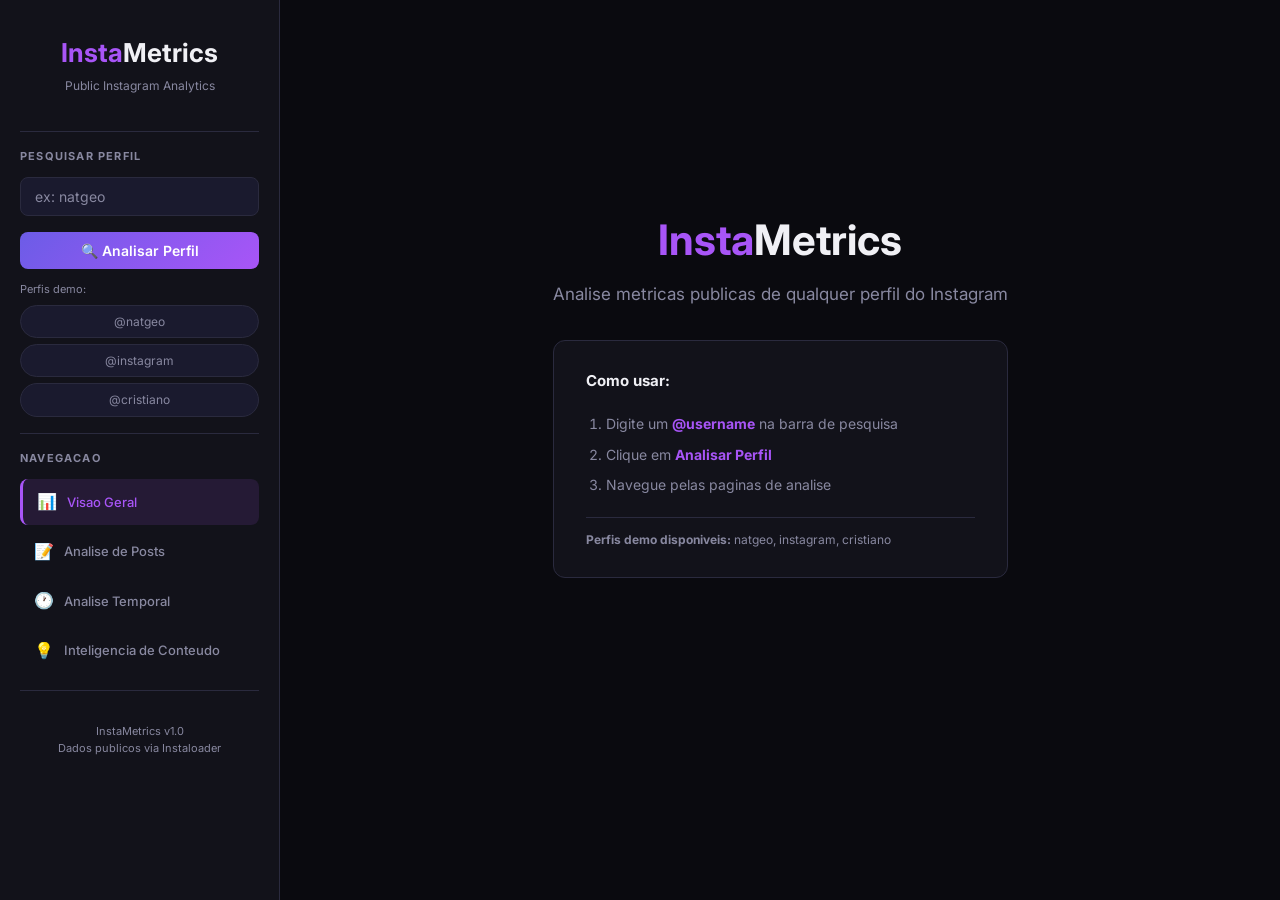
==== docs/index.html @ e2e03831 "feat: add static HTML/JS dashboard for GitHub Pages Versao estatica completa do InstaMetrics com Plo" ====
<!DOCTYPE html>
<html lang="pt-BR">
<head>
    <meta charset="UTF-8">
    <meta name="viewport" content="width=device-width, initial-scale=1.0">
    <title>InstaMetrics — Instagram Public Analytics</title>
    <meta name="description" content="Dashboard de analytics publico para perfis do Instagram. Analise metricas de engajamento, conteudo e padroes temporais.">
    <link rel="stylesheet" href="css/style.css">
    <script src="https://cdn.plot.ly/plotly-2.32.0.min.js"></script>
</head>
<body>

<!-- Mobile Toggle -->
<button class="mobile-toggle" id="mobile-toggle">☰</button>

<div class="app-container">

    <!-- ===== Sidebar ===== -->
    <aside class="sidebar">
        <div class="logo">
            <h1><span>Insta</span>Metrics</h1>
            <p>Public Instagram Analytics</p>
        </div>

        <div class="divider"></div>

        <div class="sidebar-section">
            <h3>Pesquisar Perfil</h3>
            <div class="search-group">
                <input type="text" class="search-input" id="search-input" placeholder="ex: natgeo">
            </div>
            <button class="btn-primary" id="btn-search" style="margin-top:8px;">🔍 Analisar Perfil</button>

            <div class="demo-profiles" style="margin-top:12px;">
                <span style="font-size:11px;color:#8888A0;">Perfis demo:</span>
                <div class="demo-chip" data-username="natgeo">@natgeo</div>
                <div class="demo-chip" data-username="instagram">@instagram</div>
                <div class="demo-chip" data-username="cristiano">@cristiano</div>
            </div>
        </div>

        <div class="divider"></div>

        <div class="sidebar-section">
            <h3>Navegacao</h3>
            <ul class="nav-list">
                <li class="nav-item active" data-page="overview">
                    <span class="nav-icon">📊</span> Visao Geral
                </li>
                <li class="nav-item" data-page="posts">
                    <span class="nav-icon">📝</span> Analise de Posts
                </li>
                <li class="nav-item" data-page="temporal">
                    <span class="nav-icon">🕐</span> Analise Temporal
                </li>
                <li class="nav-item" data-page="content">
                    <span class="nav-icon">💡</span> Inteligencia de Conteudo
                </li>
            </ul>
        </div>

        <div class="divider"></div>

        <div class="sidebar-footer">
            <p>InstaMetrics v1.0<br>Dados publicos via Instaloader</p>
        </div>
    </aside>

    <!-- ===== Main Content ===== -->
    <main class="main-content">

        <!-- Welcome Screen -->
        <div id="welcome" class="welcome">
            <div class="welcome-box">
                <h1><span>Insta</span>Metrics</h1>
                <p class="subtitle">Analise metricas publicas de qualquer perfil do Instagram</p>
                <div class="instructions">
                    <h3>Como usar:</h3>
                    <ol>
                        <li>Digite um <strong>@username</strong> na barra de pesquisa</li>
                        <li>Clique em <strong>Analisar Perfil</strong></li>
                        <li>Navegue pelas paginas de analise</li>
                    </ol>
                    <p class="hint"><strong>Perfis demo disponiveis:</strong> natgeo, instagram, cristiano</p>
                </div>
            </div>
        </div>

        <!-- Dashboard (hidden until profile loaded) -->
        <div id="dashboard" style="display:none;">

            <!-- Demo Banner -->
            <div class="demo-banner" id="demo-banner" style="display:none;">
                📋 Modo Demo — Exibindo dados de exemplo pre-carregados
            </div>

            <!-- PAGE: Overview -->
            <div id="page-overview" class="page active">
                <div class="profile-card" id="ov-profile"></div>
                <div class="kpi-grid" id="ov-kpis"></div>
                <div class="insight-grid" id="ov-insights"></div>
                <div class="chart-row">
                    <div class="chart-box"><div id="ov-chart-engagement"></div></div>
                    <div class="chart-box"><div id="ov-chart-top"></div></div>
                </div>
            </div>

            <!-- PAGE: Posts -->
            <div id="page-posts" class="page">
                <div class="section-header">Analise de Posts</div>
                <div class="chart-row">
                    <div class="chart-box"><div id="ps-chart-dist"></div></div>
                    <div class="chart-box"><div id="ps-chart-pie"></div></div>
                </div>
                <div class="chart-full">
                    <div class="chart-box"><div id="ps-chart-type"></div></div>
                </div>
                <div class="section-header" style="margin-top:16px;">Top 10 Posts por Engagement</div>
                <div class="chart-box" id="ps-table"></div>
            </div>

            <!-- PAGE: Temporal -->
            <div id="page-temporal" class="page">
                <div class="section-header">Analise Temporal</div>
                <div class="insight-grid insight-grid-3" id="tp-insights"></div>
                <div class="chart-full">
                    <div class="chart-box"><div id="tp-chart-heatmap"></div></div>
                </div>
                <div class="chart-row">
                    <div class="chart-box"><div id="tp-chart-day"></div></div>
                    <div class="chart-box"><div id="tp-chart-hour"></div></div>
                </div>
                <div class="chart-full">
                    <div class="chart-box"><div id="tp-chart-freq"></div></div>
                </div>
            </div>

            <!-- PAGE: Content -->
            <div id="page-content" class="page">
                <div class="section-header">Inteligencia de Conteudo</div>
                <div class="chart-full">
                    <div class="chart-box"><div id="ct-chart-caption"></div></div>
                </div>
                <div class="chart-row">
                    <div class="chart-box"><div id="ct-chart-hashtag"></div></div>
                    <div class="chart-box"><div id="ct-chart-type"></div></div>
                </div>
                <div class="section-header">Insights de Conteudo</div>
                <div class="chart-row" id="ct-insights"></div>
            </div>

        </div>

    </main>

</div>

<script src="js/data.js"></script>
<script src="js/charts.js"></script>
<script src="js/app.js"></script>

</body>
</html>
---- docs/css/style.css ----
/* ===== Design System Obsidian ===== */
@import url('https://fonts.googleapis.com/css2?family=Inter:wght@400;500;600;700&family=JetBrains+Mono:wght@400;500;600&display=swap');

:root {
    --bg-primary: #0A0A0F;
    --bg-secondary: #12121A;
    --bg-tertiary: #1A1A2E;
    --text-primary: #F0F0F5;
    --text-secondary: #8888A0;
    --accent-primary: #6C5CE7;
    --accent-secondary: #A855F7;
    --accent-gradient: linear-gradient(135deg, #6C5CE7, #A855F7);
    --success: #00D68F;
    --danger: #FF6B6B;
    --warning: #FDCB6E;
    --border: #2A2A3E;
    --radius-sm: 8px;
    --radius-md: 12px;
    --radius-lg: 16px;
}

* {
    margin: 0;
    padding: 0;
    box-sizing: border-box;
}

body {
    font-family: 'Inter', -apple-system, sans-serif;
    background: var(--bg-primary);
    color: var(--text-primary);
    line-height: 1.6;
    min-height: 100vh;
}

/* ===== Layout ===== */
.app-container {
    display: flex;
    min-height: 100vh;
}

.sidebar {
    width: 280px;
    background: var(--bg-secondary);
    border-right: 1px solid var(--border);
    padding: 24px 20px;
    position: fixed;
    top: 0;
    left: 0;
    bottom: 0;
    overflow-y: auto;
    z-index: 100;
    transition: transform 0.3s ease;
}

.main-content {
    flex: 1;
    margin-left: 280px;
    padding: 32px 40px;
    min-height: 100vh;
}

/* ===== Sidebar ===== */
.logo {
    text-align: center;
    padding: 8px 0 20px;
}

.logo h1 {
    font-size: 26px;
    font-weight: 700;
}

.logo h1 span {
    color: var(--accent-secondary);
}

.logo p {
    font-size: 12px;
    color: var(--text-secondary);
    margin-top: 2px;
}

.divider {
    height: 1px;
    background: var(--border);
    margin: 16px 0;
}

.sidebar-section h3 {
    font-size: 11px;
    text-transform: uppercase;
    letter-spacing: 1.2px;
    color: var(--text-secondary);
    margin-bottom: 12px;
}

/* Search */
.search-group {
    margin-bottom: 8px;
}

.search-input {
    width: 100%;
    padding: 10px 14px;
    background: var(--bg-tertiary);
    border: 1px solid var(--border);
    border-radius: var(--radius-sm);
    color: var(--text-primary);
    font-family: 'Inter', sans-serif;
    font-size: 14px;
    outline: none;
    transition: border-color 0.2s;
}

.search-input:focus {
    border-color: var(--accent-secondary);
}

.search-input::placeholder {
    color: var(--text-secondary);
}

.btn-primary {
    width: 100%;
    padding: 10px 16px;
    background: var(--accent-gradient);
    border: none;
    border-radius: var(--radius-sm);
    color: white;
    font-family: 'Inter', sans-serif;
    font-size: 14px;
    font-weight: 600;
    cursor: pointer;
    transition: opacity 0.2s, transform 0.1s;
}

.btn-primary:hover {
    opacity: 0.9;
}

.btn-primary:active {
    transform: scale(0.98);
}

/* Demo profiles */
.demo-profiles {
    display: flex;
    flex-direction: column;
    gap: 6px;
    margin-top: 8px;
}

.demo-chip {
    padding: 6px 12px;
    background: var(--bg-tertiary);
    border: 1px solid var(--border);
    border-radius: 20px;
    color: var(--text-secondary);
    font-size: 12px;
    cursor: pointer;
    transition: all 0.2s;
    text-align: center;
}

.demo-chip:hover {
    border-color: var(--accent-secondary);
    color: var(--accent-secondary);
}

/* Navigation */
.nav-list {
    list-style: none;
}

.nav-item {
    padding: 10px 14px;
    border-radius: var(--radius-sm);
    cursor: pointer;
    font-size: 13px;
    font-weight: 500;
    color: var(--text-secondary);
    transition: all 0.2s;
    margin-bottom: 4px;
    display: flex;
    align-items: center;
    gap: 10px;
}

.nav-item:hover {
    background: var(--bg-tertiary);
    color: var(--text-primary);
}

.nav-item.active {
    background: rgba(168, 85, 247, 0.12);
    color: var(--accent-secondary);
    border-left: 3px solid var(--accent-secondary);
}

.nav-icon {
    font-size: 16px;
    width: 20px;
    text-align: center;
}

/* ===== Welcome Screen ===== */
.welcome {
    display: flex;
    align-items: center;
    justify-content: center;
    min-height: 80vh;
    text-align: center;
}

.welcome-box {
    max-width: 520px;
}

.welcome h1 {
    font-size: 42px;
    font-weight: 700;
    margin-bottom: 8px;
}

.welcome h1 span {
    color: var(--accent-secondary);
}

.welcome .subtitle {
    color: var(--text-secondary);
    font-size: 17px;
    margin-bottom: 32px;
}

.instructions {
    background: var(--bg-secondary);
    border: 1px solid var(--border);
    border-radius: var(--radius-md);
    padding: 28px 32px;
    text-align: left;
}

.instructions h3 {
    font-size: 15px;
    margin-bottom: 16px;
    color: var(--text-primary);
}

.instructions ol {
    color: var(--text-secondary);
    font-size: 14px;
    line-height: 2.2;
    padding-left: 20px;
}

.instructions ol strong {
    color: var(--accent-secondary);
}

.instructions .hint {
    color: var(--text-secondary);
    font-size: 12px;
    margin-top: 16px;
    padding-top: 12px;
    border-top: 1px solid var(--border);
}

/* ===== Demo Banner ===== */
.demo-banner {
    background: linear-gradient(135deg, rgba(108,92,231,0.12), rgba(168,85,247,0.12));
    border: 1px solid rgba(168,85,247,0.25);
    border-radius: var(--radius-sm);
    padding: 10px 16px;
    font-size: 13px;
    color: var(--accent-secondary);
    text-align: center;
    margin-bottom: 24px;
}

/* ===== Profile Card ===== */
.profile-card {
    background: linear-gradient(145deg, #12121A, #1A1A2E);
    border: 1px solid var(--border);
    border-radius: var(--radius-lg);
    padding: 28px 32px;
    box-shadow: 0 4px 24px rgba(0,0,0,0.3);
    margin-bottom: 24px;
}

.profile-header {
    display: flex;
    align-items: center;
    gap: 24px;
}

.profile-avatar {
    width: 88px;
    height: 88px;
    border-radius: 50%;
    border: 3px solid var(--accent-secondary);
    display: flex;
    align-items: center;
    justify-content: center;
    font-size: 36px;
    font-weight: 700;
    color: white;
    flex-shrink: 0;
}

.profile-info .name {
    font-size: 22px;
    font-weight: 700;
}

.profile-info .username {
    font-size: 14px;
    color: var(--accent-secondary);
    margin-top: 2px;
}

.verified-badge {
    display: inline-block;
    background: var(--accent-secondary);
    color: white;
    font-size: 10px;
    padding: 2px 8px;
    border-radius: 12px;
    margin-left: 8px;
    vertical-align: middle;
}

.tier-badge {
    display: inline-block;
    font-size: 11px;
    font-weight: 600;
    padding: 3px 12px;
    border-radius: 20px;
    text-transform: uppercase;
    letter-spacing: 0.5px;
    margin-top: 8px;
}

.profile-bio {
    font-size: 13px;
    color: var(--text-secondary);
    line-height: 1.5;
    margin-top: 16px;
}

.stat-row {
    display: flex;
    gap: 40px;
    margin-top: 20px;
}

.stat-item {
    text-align: center;
}

.stat-value {
    font-family: 'JetBrains Mono', monospace;
    font-size: 20px;
    font-weight: 600;
    color: var(--text-primary);
}

.stat-label {
    font-size: 11px;
    color: var(--text-secondary);
    text-transform: uppercase;
    letter-spacing: 0.5px;
    margin-top: 2px;
}

/* ===== KPI Cards ===== */
.kpi-grid {
    display: grid;
    grid-template-columns: repeat(4, 1fr);
    gap: 16px;
    margin-bottom: 24px;
}

.kpi-card {
    background: linear-gradient(145deg, #12121A, #1A1A2E);
    border: 1px solid var(--border);
    border-radius: var(--radius-md);
    padding: 20px;
    text-align: center;
    transition: all 0.2s;
    box-shadow: 0 4px 20px rgba(0,0,0,0.25);
}

.kpi-card:hover {
    border-color: var(--accent-secondary);
    box-shadow: 0 4px 28px rgba(168,85,247,0.12);
}

.kpi-icon {
    font-size: 22px;
    margin-bottom: 8px;
}

.kpi-label {
    font-size: 11px;
    font-weight: 500;
    color: var(--text-secondary);
    text-transform: uppercase;
    letter-spacing: 1px;
    margin-bottom: 6px;
}

.kpi-value {
    font-family: 'JetBrains Mono', monospace;
    font-size: 28px;
    font-weight: 600;
    color: var(--text-primary);
}

/* ===== Insight Cards ===== */
.insight-grid {
    display: grid;
    grid-template-columns: repeat(4, 1fr);
    gap: 16px;
    margin-bottom: 24px;
}

.insight-grid-3 {
    grid-template-columns: repeat(3, 1fr);
}

.insight-card {
    background: var(--bg-secondary);
    border: 1px solid var(--border);
    border-radius: var(--radius-sm);
    padding: 16px 20px;
    text-align: center;
}

.insight-value {
    font-family: 'JetBrains Mono', monospace;
    font-size: 20px;
    font-weight: 600;
    color: var(--accent-secondary);
}

.insight-label {
    font-size: 11px;
    color: var(--text-secondary);
    margin-top: 4px;
}

.insight-sub {
    font-size: 11px;
    color: var(--text-secondary);
    margin-top: 6px;
}

/* ===== Section Header ===== */
.section-header {
    font-size: 17px;
    font-weight: 600;
    color: var(--text-primary);
    margin-bottom: 16px;
    padding-bottom: 8px;
    border-bottom: 1px solid var(--border);
}

/* ===== Chart Grid ===== */
.chart-row {
    display: grid;
    grid-template-columns: 1fr 1fr;
    gap: 24px;
    margin-bottom: 24px;
}

.chart-full {
    margin-bottom: 24px;
}

.chart-box {
    background: var(--bg-secondary);
    border: 1px solid var(--border);
    border-radius: var(--radius-md);
    padding: 20px;
    overflow: hidden;
}

/* ===== Post Table ===== */
.post-row {
    display: grid;
    grid-template-columns: 3fr 1fr 1fr 1fr 1fr;
    gap: 12px;
    padding: 14px 16px;
    border-bottom: 1px solid var(--border);
    align-items: center;
    font-size: 13px;
}

.post-row:hover {
    background: var(--bg-tertiary);
}

.post-row-header {
    font-weight: 600;
    color: var(--text-secondary);
    font-size: 11px;
    text-transform: uppercase;
    letter-spacing: 0.5px;
}

.post-row-header:hover {
    background: transparent;
}

.post-caption {
    color: var(--text-secondary);
    line-height: 1.4;
}

.post-caption .post-type {
    color: var(--accent-secondary);
    font-weight: 600;
}

.post-metric {
    font-family: 'JetBrains Mono', monospace;
    text-align: right;
    color: var(--text-primary);
}

/* ===== Page Hidden ===== */
.page {
    display: none;
}

.page.active {
    display: block;
}

/* ===== Loading ===== */
.loading {
    text-align: center;
    padding: 60px 0;
    color: var(--text-secondary);
}

.loading .spinner {
    width: 40px;
    height: 40px;
    border: 3px solid var(--border);
    border-top-color: var(--accent-secondary);
    border-radius: 50%;
    animation: spin 0.8s linear infinite;
    margin: 0 auto 16px;
}

@keyframes spin {
    to { transform: rotate(360deg); }
}

/* ===== Footer ===== */
.sidebar-footer {
    margin-top: auto;
    padding-top: 16px;
    text-align: center;
    font-size: 11px;
    color: var(--text-secondary);
}

/* ===== Mobile Toggle ===== */
.mobile-toggle {
    display: none;
    position: fixed;
    top: 12px;
    left: 12px;
    z-index: 200;
    background: var(--bg-secondary);
    border: 1px solid var(--border);
    border-radius: var(--radius-sm);
    color: var(--text-primary);
    padding: 8px 12px;
    font-size: 18px;
    cursor: pointer;
}

/* ===== Scrollbar ===== */
::-webkit-scrollbar { width: 6px; }
::-webkit-scrollbar-track { background: var(--bg-primary); }
::-webkit-scrollbar-thumb { background: var(--border); border-radius: 3px; }
::-webkit-scrollbar-thumb:hover { background: var(--accent-secondary); }

/* ===== Responsive ===== */
@media (max-width: 1024px) {
    .kpi-grid { grid-template-columns: repeat(2, 1fr); }
    .insight-grid { grid-template-columns: repeat(2, 1fr); }
    .chart-row { grid-template-columns: 1fr; }
}

@media (max-width: 768px) {
    .mobile-toggle { display: block; }
    .sidebar { transform: translateX(-100%); }
    .sidebar.open { transform: translateX(0); }
    .main-content { margin-left: 0; padding: 20px 16px; padding-top: 56px; }
    .stat-row { gap: 20px; }
    .post-row { grid-template-columns: 2fr 1fr 1fr; }
    .post-row > :nth-child(4),
    .post-row > :nth-child(5) { display: none; }
}
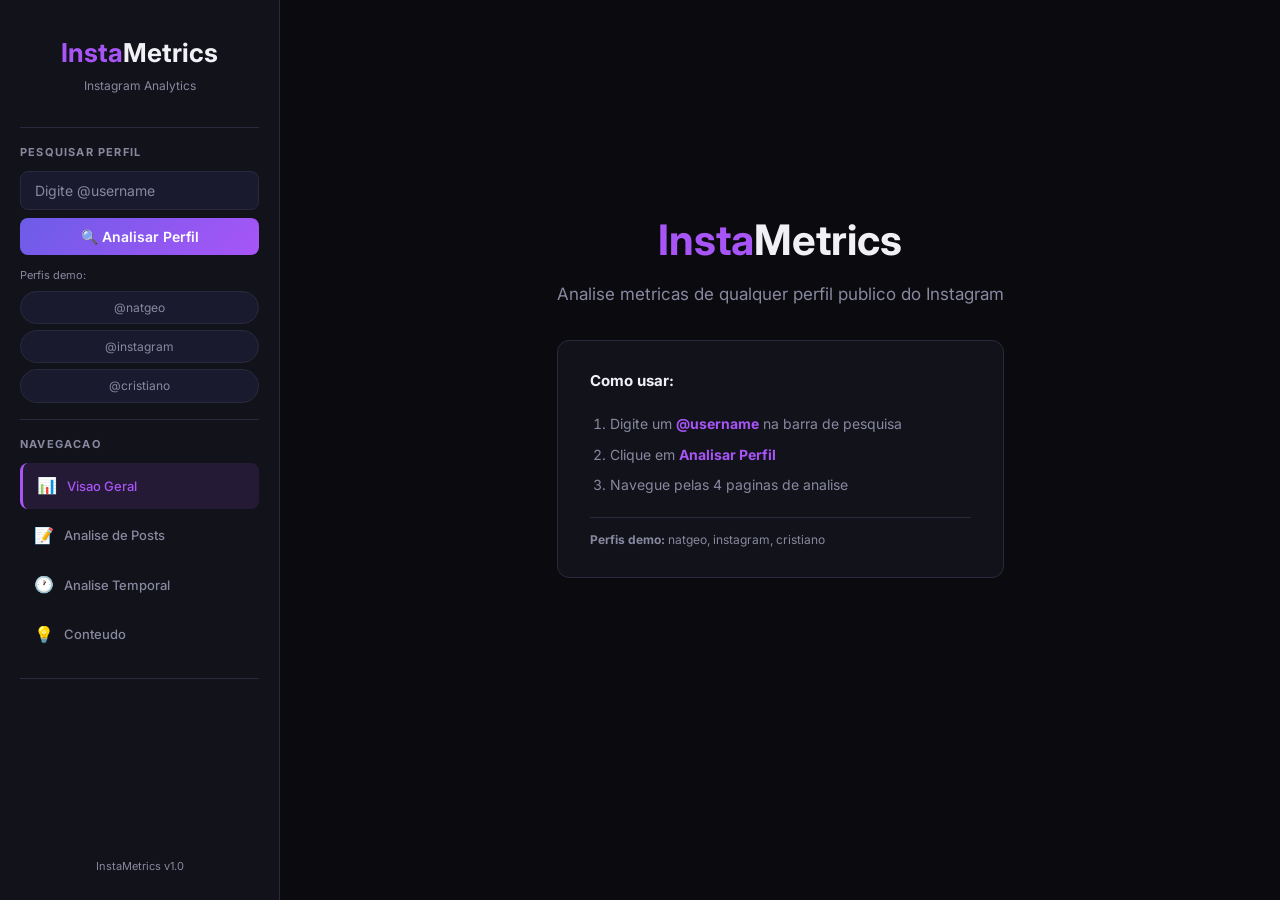
==== commit 0529b87e: "feat: rewrite dashboard with live Instagram data fetching App reescrito do zero com busca real de da" ====
--- a/docs/index.html
+++ b/docs/index.html
@@ -3,161 +3,94 @@
 <head>
     <meta charset="UTF-8">
     <meta name="viewport" content="width=device-width, initial-scale=1.0">
-    <title>InstaMetrics — Instagram Public Analytics</title>
-    <meta name="description" content="Dashboard de analytics publico para perfis do Instagram. Analise metricas de engajamento, conteudo e padroes temporais.">
+    <title>InstaMetrics - Instagram Analytics Dashboard</title>
+    <meta name="description" content="Analise metricas reais de qualquer perfil publico do Instagram.">
+    <link rel="preconnect" href="https://fonts.googleapis.com">
+    <link rel="preconnect" href="https://fonts.gstatic.com" crossorigin>
+    <link href="https://fonts.googleapis.com/css2?family=Inter:wght@400;500;600;700&family=JetBrains+Mono:wght@400;500;600&display=swap" rel="stylesheet">
     <link rel="stylesheet" href="css/style.css">
     <script src="https://cdn.plot.ly/plotly-2.32.0.min.js"></script>
 </head>
 <body>
-
-<!-- Mobile Toggle -->
 <button class="mobile-toggle" id="mobile-toggle">☰</button>
-
 <div class="app-container">
-
-    <!-- ===== Sidebar ===== -->
-    <aside class="sidebar">
-        <div class="logo">
-            <h1><span>Insta</span>Metrics</h1>
-            <p>Public Instagram Analytics</p>
-        </div>
-
+    <aside class="sidebar" id="sidebar">
+        <div class="logo"><h1><span>Insta</span>Metrics</h1><p>Instagram Analytics</p></div>
         <div class="divider"></div>
-
         <div class="sidebar-section">
             <h3>Pesquisar Perfil</h3>
-            <div class="search-group">
-                <input type="text" class="search-input" id="search-input" placeholder="ex: natgeo">
-            </div>
-            <button class="btn-primary" id="btn-search" style="margin-top:8px;">🔍 Analisar Perfil</button>
-
-            <div class="demo-profiles" style="margin-top:12px;">
-                <span style="font-size:11px;color:#8888A0;">Perfis demo:</span>
-                <div class="demo-chip" data-username="natgeo">@natgeo</div>
-                <div class="demo-chip" data-username="instagram">@instagram</div>
-                <div class="demo-chip" data-username="cristiano">@cristiano</div>
+            <input type="text" class="search-input" id="search-input" placeholder="Digite @username">
+            <button class="btn-primary" id="btn-search">🔍 Analisar Perfil</button>
+            <div class="demo-profiles">
+                <span class="demo-label">Perfis demo:</span>
+                <div class="demo-chip" data-u="natgeo">@natgeo</div>
+                <div class="demo-chip" data-u="instagram">@instagram</div>
+                <div class="demo-chip" data-u="cristiano">@cristiano</div>
             </div>
         </div>
-
         <div class="divider"></div>
-
         <div class="sidebar-section">
             <h3>Navegacao</h3>
             <ul class="nav-list">
-                <li class="nav-item active" data-page="overview">
-                    <span class="nav-icon">📊</span> Visao Geral
-                </li>
-                <li class="nav-item" data-page="posts">
-                    <span class="nav-icon">📝</span> Analise de Posts
-                </li>
-                <li class="nav-item" data-page="temporal">
-                    <span class="nav-icon">🕐</span> Analise Temporal
-                </li>
-                <li class="nav-item" data-page="content">
-                    <span class="nav-icon">💡</span> Inteligencia de Conteudo
-                </li>
+                <li class="nav-item active" data-page="overview"><span class="ni">📊</span> Visao Geral</li>
+                <li class="nav-item" data-page="posts"><span class="ni">📝</span> Analise de Posts</li>
+                <li class="nav-item" data-page="temporal"><span class="ni">🕐</span> Analise Temporal</li>
+                <li class="nav-item" data-page="content"><span class="ni">💡</span> Conteudo</li>
             </ul>
         </div>
-
         <div class="divider"></div>
-
-        <div class="sidebar-footer">
-            <p>InstaMetrics v1.0<br>Dados publicos via Instaloader</p>
-        </div>
+        <div class="sidebar-footer">InstaMetrics v1.0</div>
     </aside>
-
-    <!-- ===== Main Content ===== -->
     <main class="main-content">
-
-        <!-- Welcome Screen -->
+        <div id="banner" class="banner" style="display:none"></div>
+        <div id="loading" class="loading" style="display:none"><div class="spinner"></div><p>Buscando dados de <span id="loading-user"></span>...</p></div>
         <div id="welcome" class="welcome">
             <div class="welcome-box">
                 <h1><span>Insta</span>Metrics</h1>
-                <p class="subtitle">Analise metricas publicas de qualquer perfil do Instagram</p>
+                <p class="subtitle">Analise metricas de qualquer perfil publico do Instagram</p>
                 <div class="instructions">
                     <h3>Como usar:</h3>
                     <ol>
                         <li>Digite um <strong>@username</strong> na barra de pesquisa</li>
                         <li>Clique em <strong>Analisar Perfil</strong></li>
-                        <li>Navegue pelas paginas de analise</li>
+                        <li>Navegue pelas 4 paginas de analise</li>
                     </ol>
-                    <p class="hint"><strong>Perfis demo disponiveis:</strong> natgeo, instagram, cristiano</p>
+                    <p class="hint"><strong>Perfis demo:</strong> natgeo, instagram, cristiano</p>
                 </div>
             </div>
         </div>
-
-        <!-- Dashboard (hidden until profile loaded) -->
-        <div id="dashboard" style="display:none;">
-
-            <!-- Demo Banner -->
-            <div class="demo-banner" id="demo-banner" style="display:none;">
-                📋 Modo Demo — Exibindo dados de exemplo pre-carregados
-            </div>
-
-            <!-- PAGE: Overview -->
+        <div id="dashboard" style="display:none">
             <div id="page-overview" class="page active">
                 <div class="profile-card" id="ov-profile"></div>
                 <div class="kpi-grid" id="ov-kpis"></div>
                 <div class="insight-grid" id="ov-insights"></div>
-                <div class="chart-row">
-                    <div class="chart-box"><div id="ov-chart-engagement"></div></div>
-                    <div class="chart-box"><div id="ov-chart-top"></div></div>
-                </div>
+                <div class="chart-row"><div class="chart-box"><div id="ov-c1"></div></div><div class="chart-box"><div id="ov-c2"></div></div></div>
             </div>
-
-            <!-- PAGE: Posts -->
             <div id="page-posts" class="page">
                 <div class="section-header">Analise de Posts</div>
-                <div class="chart-row">
-                    <div class="chart-box"><div id="ps-chart-dist"></div></div>
-                    <div class="chart-box"><div id="ps-chart-pie"></div></div>
-                </div>
-                <div class="chart-full">
-                    <div class="chart-box"><div id="ps-chart-type"></div></div>
-                </div>
-                <div class="section-header" style="margin-top:16px;">Top 10 Posts por Engagement</div>
+                <div class="chart-row"><div class="chart-box"><div id="ps-c1"></div></div><div class="chart-box"><div id="ps-c2"></div></div></div>
+                <div class="chart-full chart-box"><div id="ps-c3"></div></div>
+                <div class="section-header">Top 10 Posts por Engagement</div>
                 <div class="chart-box" id="ps-table"></div>
             </div>
-
-            <!-- PAGE: Temporal -->
             <div id="page-temporal" class="page">
                 <div class="section-header">Analise Temporal</div>
                 <div class="insight-grid insight-grid-3" id="tp-insights"></div>
-                <div class="chart-full">
-                    <div class="chart-box"><div id="tp-chart-heatmap"></div></div>
-                </div>
-                <div class="chart-row">
-                    <div class="chart-box"><div id="tp-chart-day"></div></div>
-                    <div class="chart-box"><div id="tp-chart-hour"></div></div>
-                </div>
-                <div class="chart-full">
-                    <div class="chart-box"><div id="tp-chart-freq"></div></div>
-                </div>
+                <div class="chart-full chart-box"><div id="tp-c1"></div></div>
+                <div class="chart-row"><div class="chart-box"><div id="tp-c2"></div></div><div class="chart-box"><div id="tp-c3"></div></div></div>
+                <div class="chart-full chart-box"><div id="tp-c4"></div></div>
             </div>
-
-            <!-- PAGE: Content -->
             <div id="page-content" class="page">
                 <div class="section-header">Inteligencia de Conteudo</div>
-                <div class="chart-full">
-                    <div class="chart-box"><div id="ct-chart-caption"></div></div>
-                </div>
-                <div class="chart-row">
-                    <div class="chart-box"><div id="ct-chart-hashtag"></div></div>
-                    <div class="chart-box"><div id="ct-chart-type"></div></div>
-                </div>
-                <div class="section-header">Insights de Conteudo</div>
+                <div class="chart-full chart-box"><div id="ct-c1"></div></div>
+                <div class="chart-row"><div class="chart-box"><div id="ct-c2"></div></div><div class="chart-box"><div id="ct-c3"></div></div></div>
+                <div class="section-header">Insights</div>
                 <div class="chart-row" id="ct-insights"></div>
             </div>
-
         </div>
-
     </main>
-
 </div>
-
-<script src="js/data.js"></script>
 <script src="js/charts.js"></script>
 <script src="js/app.js"></script>
-
 </body>
 </html>
--- a/docs/css/style.css
+++ b/docs/css/style.css
@@ -1,609 +1,91 @@
-/* ===== Design System Obsidian ===== */
 @import url('https://fonts.googleapis.com/css2?family=Inter:wght@400;500;600;700&family=JetBrains+Mono:wght@400;500;600&display=swap');
-
-:root {
-    --bg-primary: #0A0A0F;
-    --bg-secondary: #12121A;
-    --bg-tertiary: #1A1A2E;
-    --text-primary: #F0F0F5;
-    --text-secondary: #8888A0;
-    --accent-primary: #6C5CE7;
-    --accent-secondary: #A855F7;
-    --accent-gradient: linear-gradient(135deg, #6C5CE7, #A855F7);
-    --success: #00D68F;
-    --danger: #FF6B6B;
-    --warning: #FDCB6E;
-    --border: #2A2A3E;
-    --radius-sm: 8px;
-    --radius-md: 12px;
-    --radius-lg: 16px;
-}
-
-* {
-    margin: 0;
-    padding: 0;
-    box-sizing: border-box;
-}
-
-body {
-    font-family: 'Inter', -apple-system, sans-serif;
-    background: var(--bg-primary);
-    color: var(--text-primary);
-    line-height: 1.6;
-    min-height: 100vh;
-}
-
-/* ===== Layout ===== */
-.app-container {
-    display: flex;
-    min-height: 100vh;
-}
-
-.sidebar {
-    width: 280px;
-    background: var(--bg-secondary);
-    border-right: 1px solid var(--border);
-    padding: 24px 20px;
-    position: fixed;
-    top: 0;
-    left: 0;
-    bottom: 0;
-    overflow-y: auto;
-    z-index: 100;
-    transition: transform 0.3s ease;
-}
-
-.main-content {
-    flex: 1;
-    margin-left: 280px;
-    padding: 32px 40px;
-    min-height: 100vh;
-}
-
-/* ===== Sidebar ===== */
-.logo {
-    text-align: center;
-    padding: 8px 0 20px;
-}
-
-.logo h1 {
-    font-size: 26px;
-    font-weight: 700;
-}
-
-.logo h1 span {
-    color: var(--accent-secondary);
-}
-
-.logo p {
-    font-size: 12px;
-    color: var(--text-secondary);
-    margin-top: 2px;
-}
-
-.divider {
-    height: 1px;
-    background: var(--border);
-    margin: 16px 0;
-}
-
-.sidebar-section h3 {
-    font-size: 11px;
-    text-transform: uppercase;
-    letter-spacing: 1.2px;
-    color: var(--text-secondary);
-    margin-bottom: 12px;
-}
-
-/* Search */
-.search-group {
-    margin-bottom: 8px;
-}
-
-.search-input {
-    width: 100%;
-    padding: 10px 14px;
-    background: var(--bg-tertiary);
-    border: 1px solid var(--border);
-    border-radius: var(--radius-sm);
-    color: var(--text-primary);
-    font-family: 'Inter', sans-serif;
-    font-size: 14px;
-    outline: none;
-    transition: border-color 0.2s;
-}
-
-.search-input:focus {
-    border-color: var(--accent-secondary);
-}
-
-.search-input::placeholder {
-    color: var(--text-secondary);
-}
-
-.btn-primary {
-    width: 100%;
-    padding: 10px 16px;
-    background: var(--accent-gradient);
-    border: none;
-    border-radius: var(--radius-sm);
-    color: white;
-    font-family: 'Inter', sans-serif;
-    font-size: 14px;
-    font-weight: 600;
-    cursor: pointer;
-    transition: opacity 0.2s, transform 0.1s;
-}
-
-.btn-primary:hover {
-    opacity: 0.9;
-}
-
-.btn-primary:active {
-    transform: scale(0.98);
-}
-
-/* Demo profiles */
-.demo-profiles {
-    display: flex;
-    flex-direction: column;
-    gap: 6px;
-    margin-top: 8px;
-}
-
-.demo-chip {
-    padding: 6px 12px;
-    background: var(--bg-tertiary);
-    border: 1px solid var(--border);
-    border-radius: 20px;
-    color: var(--text-secondary);
-    font-size: 12px;
-    cursor: pointer;
-    transition: all 0.2s;
-    text-align: center;
-}
-
-.demo-chip:hover {
-    border-color: var(--accent-secondary);
-    color: var(--accent-secondary);
-}
-
-/* Navigation */
-.nav-list {
-    list-style: none;
-}
-
-.nav-item {
-    padding: 10px 14px;
-    border-radius: var(--radius-sm);
-    cursor: pointer;
-    font-size: 13px;
-    font-weight: 500;
-    color: var(--text-secondary);
-    transition: all 0.2s;
-    margin-bottom: 4px;
-    display: flex;
-    align-items: center;
-    gap: 10px;
-}
-
-.nav-item:hover {
-    background: var(--bg-tertiary);
-    color: var(--text-primary);
-}
-
-.nav-item.active {
-    background: rgba(168, 85, 247, 0.12);
-    color: var(--accent-secondary);
-    border-left: 3px solid var(--accent-secondary);
-}
-
-.nav-icon {
-    font-size: 16px;
-    width: 20px;
-    text-align: center;
-}
-
-/* ===== Welcome Screen ===== */
-.welcome {
-    display: flex;
-    align-items: center;
-    justify-content: center;
-    min-height: 80vh;
-    text-align: center;
-}
-
-.welcome-box {
-    max-width: 520px;
-}
-
-.welcome h1 {
-    font-size: 42px;
-    font-weight: 700;
-    margin-bottom: 8px;
-}
-
-.welcome h1 span {
-    color: var(--accent-secondary);
-}
-
-.welcome .subtitle {
-    color: var(--text-secondary);
-    font-size: 17px;
-    margin-bottom: 32px;
-}
-
-.instructions {
-    background: var(--bg-secondary);
-    border: 1px solid var(--border);
-    border-radius: var(--radius-md);
-    padding: 28px 32px;
-    text-align: left;
-}
-
-.instructions h3 {
-    font-size: 15px;
-    margin-bottom: 16px;
-    color: var(--text-primary);
-}
-
-.instructions ol {
-    color: var(--text-secondary);
-    font-size: 14px;
-    line-height: 2.2;
-    padding-left: 20px;
-}
-
-.instructions ol strong {
-    color: var(--accent-secondary);
-}
-
-.instructions .hint {
-    color: var(--text-secondary);
-    font-size: 12px;
-    margin-top: 16px;
-    padding-top: 12px;
-    border-top: 1px solid var(--border);
-}
-
-/* ===== Demo Banner ===== */
-.demo-banner {
-    background: linear-gradient(135deg, rgba(108,92,231,0.12), rgba(168,85,247,0.12));
-    border: 1px solid rgba(168,85,247,0.25);
-    border-radius: var(--radius-sm);
-    padding: 10px 16px;
-    font-size: 13px;
-    color: var(--accent-secondary);
-    text-align: center;
-    margin-bottom: 24px;
-}
-
-/* ===== Profile Card ===== */
-.profile-card {
-    background: linear-gradient(145deg, #12121A, #1A1A2E);
-    border: 1px solid var(--border);
-    border-radius: var(--radius-lg);
-    padding: 28px 32px;
-    box-shadow: 0 4px 24px rgba(0,0,0,0.3);
-    margin-bottom: 24px;
-}
-
-.profile-header {
-    display: flex;
-    align-items: center;
-    gap: 24px;
-}
-
-.profile-avatar {
-    width: 88px;
-    height: 88px;
-    border-radius: 50%;
-    border: 3px solid var(--accent-secondary);
-    display: flex;
-    align-items: center;
-    justify-content: center;
-    font-size: 36px;
-    font-weight: 700;
-    color: white;
-    flex-shrink: 0;
-}
-
-.profile-info .name {
-    font-size: 22px;
-    font-weight: 700;
-}
-
-.profile-info .username {
-    font-size: 14px;
-    color: var(--accent-secondary);
-    margin-top: 2px;
-}
-
-.verified-badge {
-    display: inline-block;
-    background: var(--accent-secondary);
-    color: white;
-    font-size: 10px;
-    padding: 2px 8px;
-    border-radius: 12px;
-    margin-left: 8px;
-    vertical-align: middle;
-}
-
-.tier-badge {
-    display: inline-block;
-    font-size: 11px;
-    font-weight: 600;
-    padding: 3px 12px;
-    border-radius: 20px;
-    text-transform: uppercase;
-    letter-spacing: 0.5px;
-    margin-top: 8px;
-}
-
-.profile-bio {
-    font-size: 13px;
-    color: var(--text-secondary);
-    line-height: 1.5;
-    margin-top: 16px;
-}
-
-.stat-row {
-    display: flex;
-    gap: 40px;
-    margin-top: 20px;
-}
-
-.stat-item {
-    text-align: center;
-}
-
-.stat-value {
-    font-family: 'JetBrains Mono', monospace;
-    font-size: 20px;
-    font-weight: 600;
-    color: var(--text-primary);
-}
-
-.stat-label {
-    font-size: 11px;
-    color: var(--text-secondary);
-    text-transform: uppercase;
-    letter-spacing: 0.5px;
-    margin-top: 2px;
-}
-
-/* ===== KPI Cards ===== */
-.kpi-grid {
-    display: grid;
-    grid-template-columns: repeat(4, 1fr);
-    gap: 16px;
-    margin-bottom: 24px;
-}
-
-.kpi-card {
-    background: linear-gradient(145deg, #12121A, #1A1A2E);
-    border: 1px solid var(--border);
-    border-radius: var(--radius-md);
-    padding: 20px;
-    text-align: center;
-    transition: all 0.2s;
-    box-shadow: 0 4px 20px rgba(0,0,0,0.25);
-}
-
-.kpi-card:hover {
-    border-color: var(--accent-secondary);
-    box-shadow: 0 4px 28px rgba(168,85,247,0.12);
-}
-
-.kpi-icon {
-    font-size: 22px;
-    margin-bottom: 8px;
-}
-
-.kpi-label {
-    font-size: 11px;
-    font-weight: 500;
-    color: var(--text-secondary);
-    text-transform: uppercase;
-    letter-spacing: 1px;
-    margin-bottom: 6px;
-}
-
-.kpi-value {
-    font-family: 'JetBrains Mono', monospace;
-    font-size: 28px;
-    font-weight: 600;
-    color: var(--text-primary);
-}
-
-/* ===== Insight Cards ===== */
-.insight-grid {
-    display: grid;
-    grid-template-columns: repeat(4, 1fr);
-    gap: 16px;
-    margin-bottom: 24px;
-}
-
-.insight-grid-3 {
-    grid-template-columns: repeat(3, 1fr);
-}
-
-.insight-card {
-    background: var(--bg-secondary);
-    border: 1px solid var(--border);
-    border-radius: var(--radius-sm);
-    padding: 16px 20px;
-    text-align: center;
-}
-
-.insight-value {
-    font-family: 'JetBrains Mono', monospace;
-    font-size: 20px;
-    font-weight: 600;
-    color: var(--accent-secondary);
-}
-
-.insight-label {
-    font-size: 11px;
-    color: var(--text-secondary);
-    margin-top: 4px;
-}
-
-.insight-sub {
-    font-size: 11px;
-    color: var(--text-secondary);
-    margin-top: 6px;
-}
-
-/* ===== Section Header ===== */
-.section-header {
-    font-size: 17px;
-    font-weight: 600;
-    color: var(--text-primary);
-    margin-bottom: 16px;
-    padding-bottom: 8px;
-    border-bottom: 1px solid var(--border);
-}
-
-/* ===== Chart Grid ===== */
-.chart-row {
-    display: grid;
-    grid-template-columns: 1fr 1fr;
-    gap: 24px;
-    margin-bottom: 24px;
-}
-
-.chart-full {
-    margin-bottom: 24px;
-}
-
-.chart-box {
-    background: var(--bg-secondary);
-    border: 1px solid var(--border);
-    border-radius: var(--radius-md);
-    padding: 20px;
-    overflow: hidden;
-}
-
-/* ===== Post Table ===== */
-.post-row {
-    display: grid;
-    grid-template-columns: 3fr 1fr 1fr 1fr 1fr;
-    gap: 12px;
-    padding: 14px 16px;
-    border-bottom: 1px solid var(--border);
-    align-items: center;
-    font-size: 13px;
-}
-
-.post-row:hover {
-    background: var(--bg-tertiary);
-}
-
-.post-row-header {
-    font-weight: 600;
-    color: var(--text-secondary);
-    font-size: 11px;
-    text-transform: uppercase;
-    letter-spacing: 0.5px;
-}
-
-.post-row-header:hover {
-    background: transparent;
-}
-
-.post-caption {
-    color: var(--text-secondary);
-    line-height: 1.4;
-}
-
-.post-caption .post-type {
-    color: var(--accent-secondary);
-    font-weight: 600;
-}
-
-.post-metric {
-    font-family: 'JetBrains Mono', monospace;
-    text-align: right;
-    color: var(--text-primary);
-}
-
-/* ===== Page Hidden ===== */
-.page {
-    display: none;
-}
-
-.page.active {
-    display: block;
-}
-
-/* ===== Loading ===== */
-.loading {
-    text-align: center;
-    padding: 60px 0;
-    color: var(--text-secondary);
-}
-
-.loading .spinner {
-    width: 40px;
-    height: 40px;
-    border: 3px solid var(--border);
-    border-top-color: var(--accent-secondary);
-    border-radius: 50%;
-    animation: spin 0.8s linear infinite;
-    margin: 0 auto 16px;
-}
-
-@keyframes spin {
-    to { transform: rotate(360deg); }
-}
-
-/* ===== Footer ===== */
-.sidebar-footer {
-    margin-top: auto;
-    padding-top: 16px;
-    text-align: center;
-    font-size: 11px;
-    color: var(--text-secondary);
-}
-
-/* ===== Mobile Toggle ===== */
-.mobile-toggle {
-    display: none;
-    position: fixed;
-    top: 12px;
-    left: 12px;
-    z-index: 200;
-    background: var(--bg-secondary);
-    border: 1px solid var(--border);
-    border-radius: var(--radius-sm);
-    color: var(--text-primary);
-    padding: 8px 12px;
-    font-size: 18px;
-    cursor: pointer;
-}
-
-/* ===== Scrollbar ===== */
-::-webkit-scrollbar { width: 6px; }
-::-webkit-scrollbar-track { background: var(--bg-primary); }
-::-webkit-scrollbar-thumb { background: var(--border); border-radius: 3px; }
-::-webkit-scrollbar-thumb:hover { background: var(--accent-secondary); }
-
-/* ===== Responsive ===== */
-@media (max-width: 1024px) {
-    .kpi-grid { grid-template-columns: repeat(2, 1fr); }
-    .insight-grid { grid-template-columns: repeat(2, 1fr); }
-    .chart-row { grid-template-columns: 1fr; }
-}
-
-@media (max-width: 768px) {
-    .mobile-toggle { display: block; }
-    .sidebar { transform: translateX(-100%); }
-    .sidebar.open { transform: translateX(0); }
-    .main-content { margin-left: 0; padding: 20px 16px; padding-top: 56px; }
-    .stat-row { gap: 20px; }
-    .post-row { grid-template-columns: 2fr 1fr 1fr; }
-    .post-row > :nth-child(4),
-    .post-row > :nth-child(5) { display: none; }
-}
+:root{--bg-primary:#0A0A0F;--bg-secondary:#12121A;--bg-tertiary:#1A1A2E;--text-primary:#F0F0F5;--text-secondary:#8888A0;--accent-primary:#6C5CE7;--accent-secondary:#A855F7;--success:#00D68F;--danger:#FF6B6B;--warning:#FDCB6E;--border:#2A2A3E;--radius-sm:8px;--radius-md:12px;--radius-lg:16px}
+*{margin:0;padding:0;box-sizing:border-box}
+body{font-family:'Inter',sans-serif;background:var(--bg-primary);color:var(--text-primary);line-height:1.6;min-height:100vh}
+.app-container{display:flex;min-height:100vh}
+.sidebar{width:280px;background:var(--bg-secondary);border-right:1px solid var(--border);padding:24px 20px;position:fixed;top:0;left:0;bottom:0;overflow-y:auto;z-index:100;transition:transform .3s ease;display:flex;flex-direction:column}
+.main-content{flex:1;margin-left:280px;padding:32px 40px;min-height:100vh}
+.logo{text-align:center;padding:8px 0 16px}
+.logo h1{font-size:26px;font-weight:700}
+.logo h1 span{color:var(--accent-secondary)}
+.logo p{font-size:12px;color:var(--text-secondary);margin-top:2px}
+.divider{height:1px;background:var(--border);margin:16px 0}
+.sidebar-section h3{font-size:11px;text-transform:uppercase;letter-spacing:1.2px;color:var(--text-secondary);margin-bottom:10px}
+.search-input{width:100%;padding:10px 14px;background:var(--bg-tertiary);border:1px solid var(--border);border-radius:var(--radius-sm);color:var(--text-primary);font-family:'Inter',sans-serif;font-size:14px;outline:none;transition:border-color .2s}
+.search-input:focus{border-color:var(--accent-secondary)}
+.search-input::placeholder{color:var(--text-secondary)}
+.btn-primary{width:100%;padding:10px 16px;background:linear-gradient(135deg,#6C5CE7,#A855F7);border:none;border-radius:var(--radius-sm);color:#fff;font-family:'Inter',sans-serif;font-size:14px;font-weight:600;cursor:pointer;transition:opacity .2s,transform .1s;margin-top:8px}
+.btn-primary:hover{opacity:.9}
+.btn-primary:active{transform:scale(.98)}
+.demo-profiles{margin-top:12px;display:flex;flex-direction:column;gap:6px}
+.demo-label{font-size:11px;color:var(--text-secondary)}
+.demo-chip{padding:6px 12px;background:var(--bg-tertiary);border:1px solid var(--border);border-radius:20px;color:var(--text-secondary);font-size:12px;cursor:pointer;transition:all .2s;text-align:center}
+.demo-chip:hover{border-color:var(--accent-secondary);color:var(--accent-secondary)}
+.nav-list{list-style:none}
+.nav-item{padding:10px 14px;border-radius:var(--radius-sm);cursor:pointer;font-size:13px;font-weight:500;color:var(--text-secondary);transition:all .2s;margin-bottom:4px;display:flex;align-items:center;gap:10px}
+.nav-item:hover{background:var(--bg-tertiary);color:var(--text-primary)}
+.nav-item.active{background:rgba(168,85,247,.12);color:var(--accent-secondary);border-left:3px solid var(--accent-secondary)}
+.ni{font-size:16px;width:20px;text-align:center}
+.sidebar-footer{margin-top:auto;padding-top:16px;text-align:center;font-size:11px;color:var(--text-secondary)}
+.welcome{display:flex;align-items:center;justify-content:center;min-height:80vh;text-align:center}
+.welcome-box{max-width:520px}
+.welcome h1{font-size:42px;font-weight:700;margin-bottom:8px}
+.welcome h1 span{color:var(--accent-secondary)}
+.welcome .subtitle{color:var(--text-secondary);font-size:17px;margin-bottom:32px}
+.instructions{background:var(--bg-secondary);border:1px solid var(--border);border-radius:var(--radius-md);padding:28px 32px;text-align:left}
+.instructions h3{font-size:15px;margin-bottom:16px}
+.instructions ol{color:var(--text-secondary);font-size:14px;line-height:2.2;padding-left:20px}
+.instructions ol strong{color:var(--accent-secondary)}
+.instructions .hint{color:var(--text-secondary);font-size:12px;margin-top:16px;padding-top:12px;border-top:1px solid var(--border)}
+.banner{padding:10px 16px;border-radius:var(--radius-sm);font-size:13px;text-align:center;margin-bottom:20px}
+.banner.success{background:rgba(0,214,143,.1);border:1px solid rgba(0,214,143,.3);color:var(--success)}
+.banner.warning{background:rgba(253,203,110,.1);border:1px solid rgba(253,203,110,.3);color:var(--warning)}
+.banner.error{background:rgba(255,107,107,.1);border:1px solid rgba(255,107,107,.3);color:var(--danger)}
+.loading{text-align:center;padding:80px 0;color:var(--text-secondary)}
+.spinner{width:40px;height:40px;border:3px solid var(--border);border-top-color:var(--accent-secondary);border-radius:50%;animation:spin .8s linear infinite;margin:0 auto 16px}
+@keyframes spin{to{transform:rotate(360deg)}}
+.profile-card{background:linear-gradient(145deg,#12121A,#1A1A2E);border:1px solid var(--border);border-radius:var(--radius-lg);padding:28px 32px;box-shadow:0 4px 24px rgba(0,0,0,.3);margin-bottom:24px}
+.profile-header{display:flex;align-items:center;gap:24px}
+.profile-avatar{width:88px;height:88px;border-radius:50%;border:3px solid var(--accent-secondary);display:flex;align-items:center;justify-content:center;font-size:36px;font-weight:700;color:#fff;flex-shrink:0;overflow:hidden;background:var(--accent-primary)}
+.profile-avatar img{width:100%;height:100%;object-fit:cover}
+.profile-info .name{font-size:22px;font-weight:700}
+.profile-info .username{font-size:14px;color:var(--accent-secondary);margin-top:2px}
+.verified-badge{display:inline-block;background:var(--accent-secondary);color:#fff;font-size:10px;padding:2px 8px;border-radius:12px;margin-left:8px;vertical-align:middle}
+.tier-badge{display:inline-block;font-size:11px;font-weight:600;padding:3px 12px;border-radius:20px;text-transform:uppercase;letter-spacing:.5px;margin-top:8px}
+.profile-bio{font-size:13px;color:var(--text-secondary);line-height:1.5;margin-top:16px}
+.stat-row{display:flex;gap:40px;margin-top:20px}
+.stat-item{text-align:center}
+.stat-value{font-family:'JetBrains Mono',monospace;font-size:20px;font-weight:600}
+.stat-label{font-size:11px;color:var(--text-secondary);text-transform:uppercase;letter-spacing:.5px;margin-top:2px}
+.kpi-grid{display:grid;grid-template-columns:repeat(4,1fr);gap:16px;margin-bottom:24px}
+.kpi-card{background:linear-gradient(145deg,#12121A,#1A1A2E);border:1px solid var(--border);border-radius:var(--radius-md);padding:20px;text-align:center;transition:all .2s;box-shadow:0 4px 20px rgba(0,0,0,.25)}
+.kpi-card:hover{border-color:var(--accent-secondary);box-shadow:0 4px 28px rgba(168,85,247,.12)}
+.kpi-icon{font-size:22px;margin-bottom:8px}
+.kpi-label{font-size:11px;font-weight:500;color:var(--text-secondary);text-transform:uppercase;letter-spacing:1px;margin-bottom:6px}
+.kpi-value{font-family:'JetBrains Mono',monospace;font-size:28px;font-weight:600}
+.insight-grid{display:grid;grid-template-columns:repeat(4,1fr);gap:16px;margin-bottom:24px}
+.insight-grid-3{grid-template-columns:repeat(3,1fr)}
+.insight-card{background:var(--bg-secondary);border:1px solid var(--border);border-radius:var(--radius-sm);padding:16px 20px;text-align:center}
+.insight-value{font-family:'JetBrains Mono',monospace;font-size:20px;font-weight:600;color:var(--accent-secondary)}
+.insight-label{font-size:11px;color:var(--text-secondary);margin-top:4px}
+.insight-sub{font-size:11px;color:var(--text-secondary);margin-top:6px}
+.section-header{font-size:17px;font-weight:600;margin-bottom:16px;padding-bottom:8px;border-bottom:1px solid var(--border)}
+.chart-row{display:grid;grid-template-columns:1fr 1fr;gap:24px;margin-bottom:24px}
+.chart-full{margin-bottom:24px}
+.chart-box{background:var(--bg-secondary);border:1px solid var(--border);border-radius:var(--radius-md);padding:20px;overflow:hidden}
+.post-row{display:grid;grid-template-columns:3fr 1fr 1fr 1fr 1fr;gap:12px;padding:14px 16px;border-bottom:1px solid var(--border);align-items:center;font-size:13px}
+.post-row:hover{background:var(--bg-tertiary)}
+.post-row-header{font-weight:600;color:var(--text-secondary);font-size:11px;text-transform:uppercase;letter-spacing:.5px}
+.post-row-header:hover{background:transparent}
+.post-caption{color:var(--text-secondary);line-height:1.4}
+.post-type{color:var(--accent-secondary);font-weight:600}
+.post-metric{font-family:'JetBrains Mono',monospace;text-align:right}
+.page{display:none}
+.page.active{display:block}
+.mobile-toggle{display:none;position:fixed;top:12px;left:12px;z-index:200;background:var(--bg-secondary);border:1px solid var(--border);border-radius:var(--radius-sm);color:var(--text-primary);padding:8px 12px;font-size:18px;cursor:pointer}
+::-webkit-scrollbar{width:6px}
+::-webkit-scrollbar-track{background:var(--bg-primary)}
+::-webkit-scrollbar-thumb{background:var(--border);border-radius:3px}
+::-webkit-scrollbar-thumb:hover{background:var(--accent-secondary)}
+@media(max-width:1024px){.kpi-grid,.insight-grid{grid-template-columns:repeat(2,1fr)}.chart-row{grid-template-columns:1fr}}
+@media(max-width:768px){.mobile-toggle{display:block}.sidebar{transform:translateX(-100%)}.sidebar.open{transform:translateX(0)}.main-content{margin-left:0;padding:20px 16px;padding-top:56px}.stat-row{gap:20px}.post-row{grid-template-columns:2fr 1fr 1fr}.post-row>:nth-child(4),.post-row>:nth-child(5){display:none}}
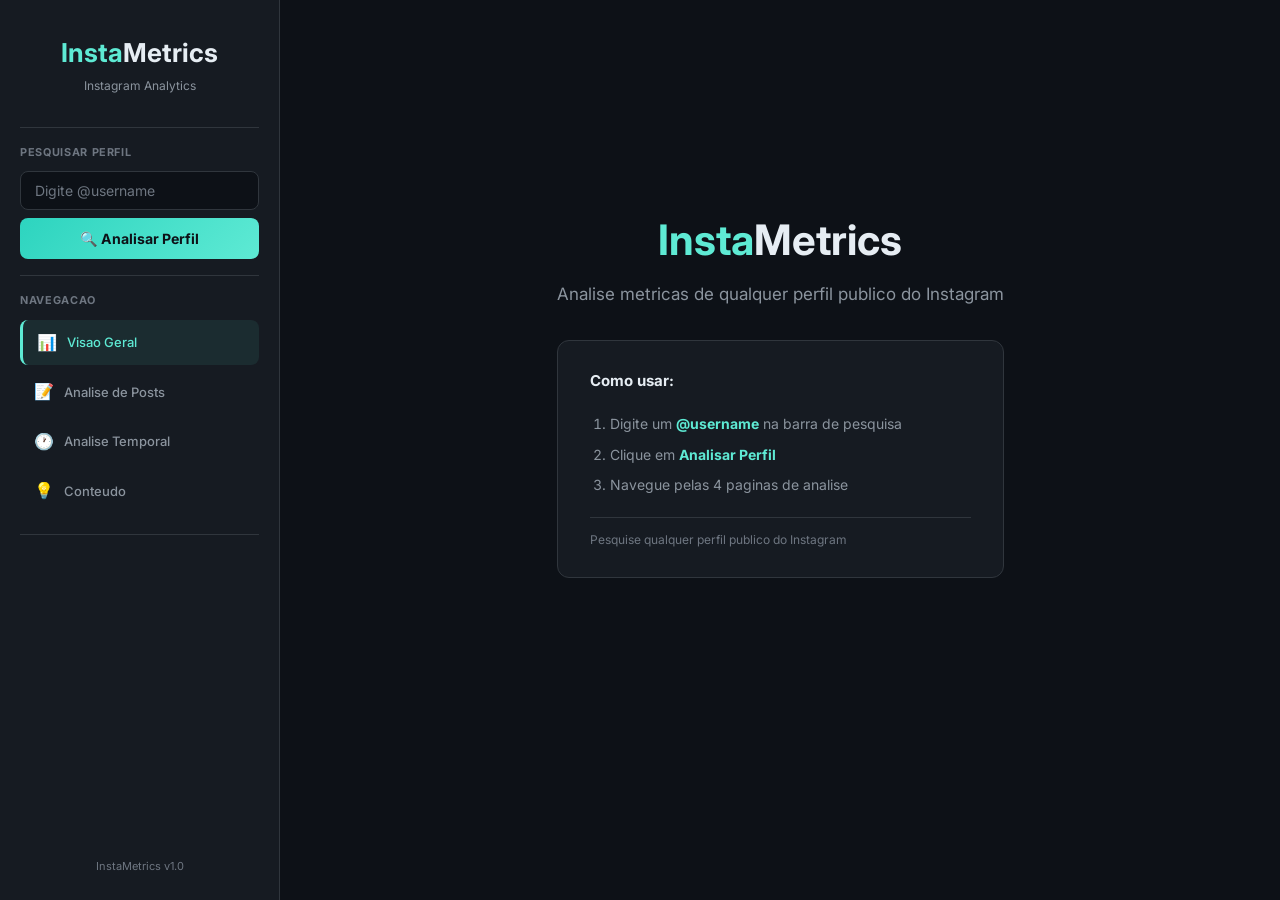
==== commit 31748df4: "feat: major UI refinement + remove demo/simulated data + sortable posts table - CSS polish matching " ====
--- a/docs/index.html
+++ b/docs/index.html
@@ -7,7 +7,7 @@
     <meta name="description" content="Analise metricas reais de qualquer perfil publico do Instagram.">
     <link rel="preconnect" href="https://fonts.googleapis.com">
     <link rel="preconnect" href="https://fonts.gstatic.com" crossorigin>
-    <link href="https://fonts.googleapis.com/css2?family=Inter:wght@400;500;600;700&family=JetBrains+Mono:wght@400;500;600&display=swap" rel="stylesheet">
+    <link href="https://fonts.googleapis.com/css2?family=Inter:wght@400;500;600;700;800&family=JetBrains+Mono:wght@400;500;600;700;800&display=swap" rel="stylesheet">
     <link rel="stylesheet" href="css/style.css">
     <script src="https://cdn.plot.ly/plotly-2.32.0.min.js"></script>
 </head>
@@ -21,12 +21,6 @@
             <h3>Pesquisar Perfil</h3>
             <input type="text" class="search-input" id="search-input" placeholder="Digite @username">
             <button class="btn-primary" id="btn-search">🔍 Analisar Perfil</button>
-            <div class="demo-profiles">
-                <span class="demo-label">Perfis demo:</span>
-                <div class="demo-chip" data-u="natgeo">@natgeo</div>
-                <div class="demo-chip" data-u="instagram">@instagram</div>
-                <div class="demo-chip" data-u="cristiano">@cristiano</div>
-            </div>
         </div>
         <div class="divider"></div>
         <div class="sidebar-section">
@@ -55,7 +49,7 @@
                         <li>Clique em <strong>Analisar Perfil</strong></li>
                         <li>Navegue pelas 4 paginas de analise</li>
                     </ol>
-                    <p class="hint"><strong>Perfis demo:</strong> natgeo, instagram, cristiano</p>
+                    <p class="hint">Pesquise qualquer perfil publico do Instagram</p>
                 </div>
             </div>
         </div>
@@ -70,12 +64,13 @@
                 <div class="section-header">Analise de Posts</div>
                 <div class="chart-row"><div class="chart-box"><div id="ps-c1"></div></div><div class="chart-box"><div id="ps-c2"></div></div></div>
                 <div class="chart-full chart-box"><div id="ps-c3"></div></div>
-                <div class="section-header">Top 10 Posts por Engagement</div>
+                <div class="section-header">Top Posts por Engagement</div>
                 <div class="chart-box" id="ps-table"></div>
             </div>
             <div id="page-temporal" class="page">
                 <div class="section-header">Analise Temporal</div>
-                <div class="insight-grid insight-grid-3" id="tp-insights"></div>
+                <div id="tp-best-time"></div>
+                <div class="insight-grid" id="tp-insights"></div>
                 <div class="chart-full chart-box"><div id="tp-c1"></div></div>
                 <div class="chart-row"><div class="chart-box"><div id="tp-c2"></div></div><div class="chart-box"><div id="tp-c3"></div></div></div>
                 <div class="chart-full chart-box"><div id="tp-c4"></div></div>
--- a/docs/css/style.css
+++ b/docs/css/style.css
@@ -1,91 +1,170 @@
-@import url('https://fonts.googleapis.com/css2?family=Inter:wght@400;500;600;700&family=JetBrains+Mono:wght@400;500;600&display=swap');
-:root{--bg-primary:#0A0A0F;--bg-secondary:#12121A;--bg-tertiary:#1A1A2E;--text-primary:#F0F0F5;--text-secondary:#8888A0;--accent-primary:#6C5CE7;--accent-secondary:#A855F7;--success:#00D68F;--danger:#FF6B6B;--warning:#FDCB6E;--border:#2A2A3E;--radius-sm:8px;--radius-md:12px;--radius-lg:16px}
+@import url('https://fonts.googleapis.com/css2?family=Inter:wght@400;500;600;700;800&family=JetBrains+Mono:wght@400;500;600;700;800&display=swap');
+:root{
+    --bg-page:#0d1117;--bg-card:#161b22;--bg-card-hover:#1c2129;--bg-input:#0d1117;
+    --border:#30363d;--border-light:#21262d;
+    --text-primary:#e6edf3;--text-secondary:#8b949e;--text-muted:#6e7681;
+    --accent:#5eead4;--accent-lt:#99f6e4;--accent-dk:#2dd4bf;--accent-bg:rgba(94,234,212,.08);--accent-bd:rgba(94,234,212,.18);
+    --accent-green:#3fb950;--accent-red:#f85149;--accent-blue:#58a6ff;--accent-yellow:#d29922;--accent-purple:#bc8cff;
+    --font-sans:'Inter',-apple-system,BlinkMacSystemFont,sans-serif;--font-mono:'JetBrains Mono',monospace;
+    --radius:12px;--radius-sm:8px;
+    --shadow:0 2px 8px rgba(0,0,0,.3);--shadow-md:0 4px 16px rgba(0,0,0,.5);
+    --transition:all .18s ease
+}
 *{margin:0;padding:0;box-sizing:border-box}
-body{font-family:'Inter',sans-serif;background:var(--bg-primary);color:var(--text-primary);line-height:1.6;min-height:100vh}
+body{font-family:var(--font-sans);background:var(--bg-page);color:var(--text-primary);line-height:1.6;min-height:100vh}
+
+/* ===== Layout ===== */
 .app-container{display:flex;min-height:100vh}
-.sidebar{width:280px;background:var(--bg-secondary);border-right:1px solid var(--border);padding:24px 20px;position:fixed;top:0;left:0;bottom:0;overflow-y:auto;z-index:100;transition:transform .3s ease;display:flex;flex-direction:column}
+.sidebar{width:280px;background:var(--bg-card);border-right:1px solid var(--border);padding:24px 20px;position:fixed;top:0;left:0;bottom:0;overflow-y:auto;z-index:100;transition:transform .3s ease;display:flex;flex-direction:column}
 .main-content{flex:1;margin-left:280px;padding:32px 40px;min-height:100vh}
+
+/* ===== Sidebar ===== */
 .logo{text-align:center;padding:8px 0 16px}
-.logo h1{font-size:26px;font-weight:700}
-.logo h1 span{color:var(--accent-secondary)}
+.logo h1{font-size:26px;font-weight:700;color:var(--text-primary)}
+.logo h1 span{color:var(--accent)}
 .logo p{font-size:12px;color:var(--text-secondary);margin-top:2px}
 .divider{height:1px;background:var(--border);margin:16px 0}
-.sidebar-section h3{font-size:11px;text-transform:uppercase;letter-spacing:1.2px;color:var(--text-secondary);margin-bottom:10px}
-.search-input{width:100%;padding:10px 14px;background:var(--bg-tertiary);border:1px solid var(--border);border-radius:var(--radius-sm);color:var(--text-primary);font-family:'Inter',sans-serif;font-size:14px;outline:none;transition:border-color .2s}
-.search-input:focus{border-color:var(--accent-secondary)}
-.search-input::placeholder{color:var(--text-secondary)}
-.btn-primary{width:100%;padding:10px 16px;background:linear-gradient(135deg,#6C5CE7,#A855F7);border:none;border-radius:var(--radius-sm);color:#fff;font-family:'Inter',sans-serif;font-size:14px;font-weight:600;cursor:pointer;transition:opacity .2s,transform .1s;margin-top:8px}
-.btn-primary:hover{opacity:.9}
-.btn-primary:active{transform:scale(.98)}
-.demo-profiles{margin-top:12px;display:flex;flex-direction:column;gap:6px}
-.demo-label{font-size:11px;color:var(--text-secondary)}
-.demo-chip{padding:6px 12px;background:var(--bg-tertiary);border:1px solid var(--border);border-radius:20px;color:var(--text-secondary);font-size:12px;cursor:pointer;transition:all .2s;text-align:center}
-.demo-chip:hover{border-color:var(--accent-secondary);color:var(--accent-secondary)}
+.sidebar-section h3{font-size:0.68rem;text-transform:uppercase;letter-spacing:0.06em;color:var(--text-muted);margin-bottom:10px;font-weight:700}
+
+/* ===== Search ===== */
+.search-input{width:100%;padding:10px 14px;background:var(--bg-input);border:1px solid var(--border);border-radius:var(--radius-sm);color:var(--text-primary);font-family:var(--font-sans);font-size:14px;outline:none;transition:var(--transition)}
+.search-input:focus{border-color:var(--accent);box-shadow:0 0 0 2px rgba(94,234,212,.15)}
+.search-input::placeholder{color:var(--text-muted)}
+.btn-primary{width:100%;padding:12px 16px;background:linear-gradient(135deg,var(--accent-dk),var(--accent));border:none;border-radius:var(--radius-sm);color:var(--bg-page);font-family:var(--font-sans);font-size:0.88rem;font-weight:700;cursor:pointer;transition:var(--transition);margin-top:8px}
+.btn-primary:hover{filter:brightness(1.1);transform:translateY(-1px);box-shadow:0 4px 12px rgba(94,234,212,.25)}
+.btn-primary:active{transform:translateY(0) scale(.98)}
+
+/* ===== Navigation ===== */
 .nav-list{list-style:none}
-.nav-item{padding:10px 14px;border-radius:var(--radius-sm);cursor:pointer;font-size:13px;font-weight:500;color:var(--text-secondary);transition:all .2s;margin-bottom:4px;display:flex;align-items:center;gap:10px}
-.nav-item:hover{background:var(--bg-tertiary);color:var(--text-primary)}
-.nav-item.active{background:rgba(168,85,247,.12);color:var(--accent-secondary);border-left:3px solid var(--accent-secondary)}
+.nav-item{padding:10px 14px;border-radius:var(--radius-sm);cursor:pointer;font-size:13px;font-weight:500;color:var(--text-secondary);transition:var(--transition);margin-bottom:4px;display:flex;align-items:center;gap:10px}
+.nav-item:hover{background:var(--bg-card-hover);color:var(--text-primary)}
+.nav-item.active{background:var(--accent-bg);color:var(--accent);border-left:3px solid var(--accent)}
 .ni{font-size:16px;width:20px;text-align:center}
-.sidebar-footer{margin-top:auto;padding-top:16px;text-align:center;font-size:11px;color:var(--text-secondary)}
+.sidebar-footer{margin-top:auto;padding-top:16px;text-align:center;font-size:11px;color:var(--text-muted)}
+
+/* ===== Welcome ===== */
 .welcome{display:flex;align-items:center;justify-content:center;min-height:80vh;text-align:center}
 .welcome-box{max-width:520px}
 .welcome h1{font-size:42px;font-weight:700;margin-bottom:8px}
-.welcome h1 span{color:var(--accent-secondary)}
+.welcome h1 span{color:var(--accent)}
 .welcome .subtitle{color:var(--text-secondary);font-size:17px;margin-bottom:32px}
-.instructions{background:var(--bg-secondary);border:1px solid var(--border);border-radius:var(--radius-md);padding:28px 32px;text-align:left}
+.instructions{background:var(--bg-card);border:1px solid var(--border);border-radius:var(--radius);padding:28px 32px;text-align:left}
 .instructions h3{font-size:15px;margin-bottom:16px}
 .instructions ol{color:var(--text-secondary);font-size:14px;line-height:2.2;padding-left:20px}
-.instructions ol strong{color:var(--accent-secondary)}
-.instructions .hint{color:var(--text-secondary);font-size:12px;margin-top:16px;padding-top:12px;border-top:1px solid var(--border)}
+.instructions ol strong{color:var(--accent)}
+.instructions .hint{color:var(--text-muted);font-size:12px;margin-top:16px;padding-top:12px;border-top:1px solid var(--border)}
+
+/* ===== Banners ===== */
 .banner{padding:10px 16px;border-radius:var(--radius-sm);font-size:13px;text-align:center;margin-bottom:20px}
-.banner.success{background:rgba(0,214,143,.1);border:1px solid rgba(0,214,143,.3);color:var(--success)}
-.banner.warning{background:rgba(253,203,110,.1);border:1px solid rgba(253,203,110,.3);color:var(--warning)}
-.banner.error{background:rgba(255,107,107,.1);border:1px solid rgba(255,107,107,.3);color:var(--danger)}
+.banner.success{background:rgba(63,185,80,.1);border:1px solid rgba(63,185,80,.3);color:var(--accent-green)}
+.banner.warning{background:rgba(210,153,34,.1);border:1px solid rgba(210,153,34,.3);color:var(--accent-yellow)}
+.banner.error{background:rgba(248,81,73,.1);border:1px solid rgba(248,81,73,.3);color:var(--accent-red)}
+
+/* ===== Loading ===== */
 .loading{text-align:center;padding:80px 0;color:var(--text-secondary)}
-.spinner{width:40px;height:40px;border:3px solid var(--border);border-top-color:var(--accent-secondary);border-radius:50%;animation:spin .8s linear infinite;margin:0 auto 16px}
+.spinner{width:40px;height:40px;border:3px solid var(--border);border-top-color:var(--accent);border-radius:50%;animation:spin .8s linear infinite;margin:0 auto 16px}
 @keyframes spin{to{transform:rotate(360deg)}}
-.profile-card{background:linear-gradient(145deg,#12121A,#1A1A2E);border:1px solid var(--border);border-radius:var(--radius-lg);padding:28px 32px;box-shadow:0 4px 24px rgba(0,0,0,.3);margin-bottom:24px}
+@keyframes fadeSlideUp{from{opacity:0;transform:translateY(20px)}to{opacity:1;transform:translateY(0)}}
+
+/* ===== Error State ===== */
+.error-state{display:flex;flex-direction:column;align-items:center;justify-content:center;min-height:60vh;text-align:center;color:var(--text-muted);gap:16px}
+.error-state-icon{font-size:3rem}
+.error-state-title{font-size:1.1rem;font-weight:600;color:var(--text-primary)}
+.error-state-msg{font-size:0.88rem;color:var(--text-secondary);max-width:400px;line-height:1.6}
+
+/* ===== Profile Card ===== */
+.profile-card{background:var(--bg-card);border:1px solid var(--border);border-left:4px solid var(--accent);border-radius:var(--radius);padding:28px 32px;box-shadow:var(--shadow);margin-bottom:24px}
 .profile-header{display:flex;align-items:center;gap:24px}
-.profile-avatar{width:88px;height:88px;border-radius:50%;border:3px solid var(--accent-secondary);display:flex;align-items:center;justify-content:center;font-size:36px;font-weight:700;color:#fff;flex-shrink:0;overflow:hidden;background:var(--accent-primary)}
+.profile-avatar{width:88px;height:88px;border-radius:50%;border:3px solid var(--accent);display:flex;align-items:center;justify-content:center;font-size:36px;font-weight:700;color:var(--bg-page);flex-shrink:0;overflow:hidden;background:var(--accent-dk)}
 .profile-avatar img{width:100%;height:100%;object-fit:cover}
 .profile-info .name{font-size:22px;font-weight:700}
-.profile-info .username{font-size:14px;color:var(--accent-secondary);margin-top:2px}
-.verified-badge{display:inline-block;background:var(--accent-secondary);color:#fff;font-size:10px;padding:2px 8px;border-radius:12px;margin-left:8px;vertical-align:middle}
+.profile-info .username{font-size:14px;color:var(--accent);margin-top:2px}
+.verified-badge{display:inline-block;background:var(--accent-blue);color:#fff;font-size:10px;padding:2px 8px;border-radius:12px;margin-left:8px;vertical-align:middle}
 .tier-badge{display:inline-block;font-size:11px;font-weight:600;padding:3px 12px;border-radius:20px;text-transform:uppercase;letter-spacing:.5px;margin-top:8px}
 .profile-bio{font-size:13px;color:var(--text-secondary);line-height:1.5;margin-top:16px}
 .stat-row{display:flex;gap:40px;margin-top:20px}
 .stat-item{text-align:center}
-.stat-value{font-family:'JetBrains Mono',monospace;font-size:20px;font-weight:600}
-.stat-label{font-size:11px;color:var(--text-secondary);text-transform:uppercase;letter-spacing:.5px;margin-top:2px}
+.stat-value{font-family:var(--font-mono);font-size:20px;font-weight:600}
+.stat-label{font-size:0.68rem;color:var(--text-secondary);text-transform:uppercase;letter-spacing:0.06em;margin-top:2px;font-weight:600}
+
+/* ===== KPI Cards ===== */
 .kpi-grid{display:grid;grid-template-columns:repeat(4,1fr);gap:16px;margin-bottom:24px}
-.kpi-card{background:linear-gradient(145deg,#12121A,#1A1A2E);border:1px solid var(--border);border-radius:var(--radius-md);padding:20px;text-align:center;transition:all .2s;box-shadow:0 4px 20px rgba(0,0,0,.25)}
-.kpi-card:hover{border-color:var(--accent-secondary);box-shadow:0 4px 28px rgba(168,85,247,.12)}
+.kpi-card{background:var(--bg-card);border:1px solid var(--border);border-left:4px solid var(--accent);border-radius:var(--radius);padding:20px;text-align:left;transition:border-color .18s ease,box-shadow .18s ease,transform .18s ease;box-shadow:var(--shadow)}
+.kpi-card:hover{border-color:var(--accent);box-shadow:0 0 20px rgba(94,234,212,.1);transform:translateY(-2px)}
 .kpi-icon{font-size:22px;margin-bottom:8px}
-.kpi-label{font-size:11px;font-weight:500;color:var(--text-secondary);text-transform:uppercase;letter-spacing:1px;margin-bottom:6px}
-.kpi-value{font-family:'JetBrains Mono',monospace;font-size:28px;font-weight:600}
+.kpi-label{font-size:0.68rem;font-weight:700;color:var(--text-muted);text-transform:uppercase;letter-spacing:0.06em;margin-bottom:6px}
+.kpi-value{font-family:var(--font-mono);font-size:2rem;font-weight:800}
+
+/* ===== Insight Cards ===== */
 .insight-grid{display:grid;grid-template-columns:repeat(4,1fr);gap:16px;margin-bottom:24px}
 .insight-grid-3{grid-template-columns:repeat(3,1fr)}
-.insight-card{background:var(--bg-secondary);border:1px solid var(--border);border-radius:var(--radius-sm);padding:16px 20px;text-align:center}
-.insight-value{font-family:'JetBrains Mono',monospace;font-size:20px;font-weight:600;color:var(--accent-secondary)}
-.insight-label{font-size:11px;color:var(--text-secondary);margin-top:4px}
-.insight-sub{font-size:11px;color:var(--text-secondary);margin-top:6px}
-.section-header{font-size:17px;font-weight:600;margin-bottom:16px;padding-bottom:8px;border-bottom:1px solid var(--border)}
+.insight-card{background:var(--bg-card);border:1px solid var(--border);border-radius:var(--radius-sm);padding:16px 20px;text-align:center;transition:border-color .18s ease,transform .18s ease}
+.insight-card:hover{border-color:var(--accent-bd);transform:translateY(-2px)}
+.insight-value{font-family:var(--font-mono);font-size:1.2rem;font-weight:700;color:var(--accent)}
+.insight-label{font-size:0.6rem;font-weight:700;color:var(--text-secondary);margin-top:4px;text-transform:uppercase;letter-spacing:0.06em}
+.insight-sub{font-size:11px;color:var(--text-muted);margin-top:6px}
+
+/* ===== Section Headers ===== */
+.section-header{font-size:0.78rem;font-weight:700;text-transform:uppercase;letter-spacing:0.06em;margin-bottom:16px;padding-bottom:8px;border-bottom:1px solid var(--border);color:var(--text-secondary)}
+
+/* ===== Charts ===== */
 .chart-row{display:grid;grid-template-columns:1fr 1fr;gap:24px;margin-bottom:24px}
 .chart-full{margin-bottom:24px}
-.chart-box{background:var(--bg-secondary);border:1px solid var(--border);border-radius:var(--radius-md);padding:20px;overflow:hidden}
-.post-row{display:grid;grid-template-columns:3fr 1fr 1fr 1fr 1fr;gap:12px;padding:14px 16px;border-bottom:1px solid var(--border);align-items:center;font-size:13px}
-.post-row:hover{background:var(--bg-tertiary)}
-.post-row-header{font-weight:600;color:var(--text-secondary);font-size:11px;text-transform:uppercase;letter-spacing:.5px}
+.chart-box{background:var(--bg-card);border:1px solid var(--border);border-radius:var(--radius);padding:20px;overflow:hidden;transition:border-color .18s ease,box-shadow .18s ease}
+.chart-box:hover{border-color:var(--accent-bd);box-shadow:0 0 20px rgba(94,234,212,.06)}
+
+/* ===== Best Time Card (Temporal) ===== */
+.best-time-card{background:var(--bg-card);border:1px solid var(--border);border-left:4px solid var(--accent);border-radius:var(--radius);padding:24px 28px;margin-bottom:24px;display:flex;align-items:center;gap:32px;flex-wrap:wrap}
+.best-time-item{flex:1;min-width:140px}
+.best-time-label{font-size:0.6rem;font-weight:700;text-transform:uppercase;letter-spacing:0.06em;color:var(--text-muted);margin-bottom:4px}
+.best-time-value{font-family:var(--font-mono);font-size:1.4rem;font-weight:800;color:var(--accent)}
+.best-time-sub{font-size:0.78rem;color:var(--text-secondary);margin-top:4px}
+
+/* ===== Posts Table ===== */
+.post-row{display:grid;grid-template-columns:60px 3fr 1fr 1fr 1fr 1fr;gap:12px;padding:14px 16px;border-bottom:1px solid var(--border-light);align-items:center;font-size:13px;transition:background .15s ease}
+.post-row:hover{background:var(--bg-card-hover)}
+.post-row-header{font-weight:700;color:var(--text-muted);font-size:0.68rem;text-transform:uppercase;letter-spacing:0.06em;cursor:pointer;user-select:none}
 .post-row-header:hover{background:transparent}
+.post-row-header div{transition:color .15s ease}
+.post-row-header div:hover{color:var(--accent)}
 .post-caption{color:var(--text-secondary);line-height:1.4}
-.post-type{color:var(--accent-secondary);font-weight:600}
-.post-metric{font-family:'JetBrains Mono',monospace;text-align:right}
+.post-type{color:var(--accent);font-weight:600}
+.post-metric{font-family:var(--font-mono);text-align:right}
+.post-thumb{width:52px;height:52px;border-radius:var(--radius-sm);overflow:hidden;position:relative;background:var(--bg-input);flex-shrink:0}
+.post-thumb img{width:100%;height:100%;object-fit:cover;display:block}
+.post-thumb-badge{position:absolute;bottom:2px;left:2px;font-size:0.45rem;font-weight:700;text-transform:uppercase;padding:1px 4px;border-radius:3px;background:rgba(0,0,0,.75);color:var(--accent);letter-spacing:.02em}
+.post-link{color:var(--accent);text-decoration:none;font-size:0.75rem;display:inline-block;margin-top:4px;transition:color .15s ease}
+.post-link:hover{text-decoration:underline;color:var(--accent-lt)}
+.sort-arrow{font-size:0.6rem;margin-left:4px;opacity:.4}
+.sort-arrow.active{opacity:1;color:var(--accent)}
+
+/* ===== Pages ===== */
 .page{display:none}
-.page.active{display:block}
-.mobile-toggle{display:none;position:fixed;top:12px;left:12px;z-index:200;background:var(--bg-secondary);border:1px solid var(--border);border-radius:var(--radius-sm);color:var(--text-primary);padding:8px 12px;font-size:18px;cursor:pointer}
+.page.active{display:block;animation:fadeSlideUp .4s ease forwards}
+
+/* ===== Mobile ===== */
+.mobile-toggle{display:none;position:fixed;top:12px;left:12px;z-index:200;background:var(--bg-card);border:1px solid var(--border);border-radius:var(--radius-sm);color:var(--text-primary);padding:8px 12px;font-size:18px;cursor:pointer}
+
+/* ===== Scrollbar ===== */
 ::-webkit-scrollbar{width:6px}
-::-webkit-scrollbar-track{background:var(--bg-primary)}
+::-webkit-scrollbar-track{background:var(--bg-page)}
 ::-webkit-scrollbar-thumb{background:var(--border);border-radius:3px}
-::-webkit-scrollbar-thumb:hover{background:var(--accent-secondary)}
-@media(max-width:1024px){.kpi-grid,.insight-grid{grid-template-columns:repeat(2,1fr)}.chart-row{grid-template-columns:1fr}}
-@media(max-width:768px){.mobile-toggle{display:block}.sidebar{transform:translateX(-100%)}.sidebar.open{transform:translateX(0)}.main-content{margin-left:0;padding:20px 16px;padding-top:56px}.stat-row{gap:20px}.post-row{grid-template-columns:2fr 1fr 1fr}.post-row>:nth-child(4),.post-row>:nth-child(5){display:none}}
+::-webkit-scrollbar-thumb:hover{background:var(--accent)}
+
+/* ===== Responsive ===== */
+@media(max-width:1024px){
+    .kpi-grid,.insight-grid{grid-template-columns:repeat(2,1fr)}
+    .chart-row{grid-template-columns:1fr}
+    .best-time-card{flex-direction:column;align-items:flex-start;gap:16px}
+}
+@media(max-width:768px){
+    .mobile-toggle{display:block}
+    .sidebar{transform:translateX(-100%)}
+    .sidebar.open{transform:translateX(0)}
+    .main-content{margin-left:0;padding:20px 16px;padding-top:56px}
+    .stat-row{gap:20px}
+    .post-row{grid-template-columns:48px 2fr 1fr 1fr}
+    .post-row>:nth-child(5),.post-row>:nth-child(6){display:none}
+    .best-time-card{padding:20px}
+    .best-time-value{font-size:1.1rem}
+}
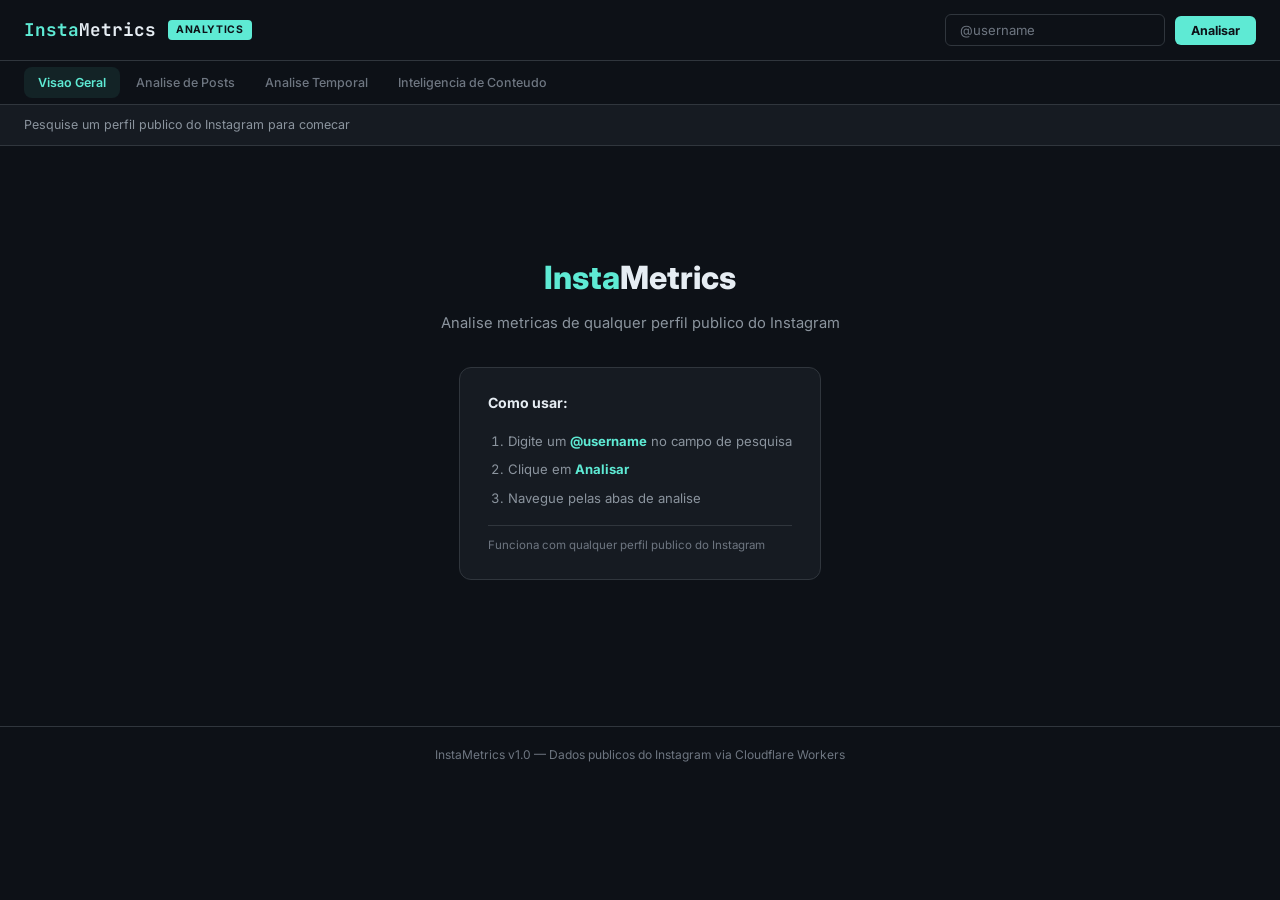
==== commit ff96d2b7: "refactor: complete redesign matching portfolio layout pattern Remove sidebar layout entirely. Now us" ====
--- a/docs/index.html
+++ b/docs/index.html
@@ -3,89 +3,77 @@
 <head>
     <meta charset="UTF-8">
     <meta name="viewport" content="width=device-width, initial-scale=1.0">
-    <title>InstaMetrics - Instagram Analytics Dashboard</title>
-    <meta name="description" content="Analise metricas reais de qualquer perfil publico do Instagram.">
+    <title>InstaMetrics — Instagram Public Analytics</title>
+    <meta name="description" content="Dashboard de analytics publico para perfis do Instagram. Metricas de engajamento, analise temporal e inteligencia de conteudo.">
+    <link rel="icon" href="data:image/svg+xml,<svg xmlns='http://www.w3.org/2000/svg' viewBox='0 0 100 100'><rect rx='12' width='100' height='100' fill='%230d1117'/><text x='50' y='68' text-anchor='middle' font-size='52'>📊</text></svg>">
     <link rel="preconnect" href="https://fonts.googleapis.com">
     <link rel="preconnect" href="https://fonts.gstatic.com" crossorigin>
-    <link href="https://fonts.googleapis.com/css2?family=Inter:wght@400;500;600;700;800&family=JetBrains+Mono:wght@400;500;600;700;800&display=swap" rel="stylesheet">
     <link rel="stylesheet" href="css/style.css">
     <script src="https://cdn.plot.ly/plotly-2.32.0.min.js"></script>
 </head>
 <body>
-<button class="mobile-toggle" id="mobile-toggle">☰</button>
-<div class="app-container">
-    <aside class="sidebar" id="sidebar">
-        <div class="logo"><h1><span>Insta</span>Metrics</h1><p>Instagram Analytics</p></div>
-        <div class="divider"></div>
-        <div class="sidebar-section">
-            <h3>Pesquisar Perfil</h3>
-            <input type="text" class="search-input" id="search-input" placeholder="Digite @username">
-            <button class="btn-primary" id="btn-search">🔍 Analisar Perfil</button>
+
+    <!-- HEADER -->
+    <header class="header">
+        <div class="header-left">
+            <div class="header-logo"><span>Insta</span>Metrics</div>
+            <span class="header-badge">Analytics</span>
         </div>
-        <div class="divider"></div>
-        <div class="sidebar-section">
-            <h3>Navegacao</h3>
-            <ul class="nav-list">
-                <li class="nav-item active" data-page="overview"><span class="ni">📊</span> Visao Geral</li>
-                <li class="nav-item" data-page="posts"><span class="ni">📝</span> Analise de Posts</li>
-                <li class="nav-item" data-page="temporal"><span class="ni">🕐</span> Analise Temporal</li>
-                <li class="nav-item" data-page="content"><span class="ni">💡</span> Conteudo</li>
-            </ul>
+        <div class="header-right">
+            <input type="text" class="header-search" id="search-input" placeholder="@username">
+            <button class="header-btn" id="btn-search">Analisar</button>
         </div>
-        <div class="divider"></div>
-        <div class="sidebar-footer">InstaMetrics v1.0</div>
-    </aside>
-    <main class="main-content">
-        <div id="banner" class="banner" style="display:none"></div>
-        <div id="loading" class="loading" style="display:none"><div class="spinner"></div><p>Buscando dados de <span id="loading-user"></span>...</p></div>
+    </header>
+
+    <!-- NAV TABS -->
+    <nav class="nav" id="nav-tabs">
+        <button class="nav-btn active" data-tab="overview">Visao Geral</button>
+        <button class="nav-btn" data-tab="posts">Analise de Posts</button>
+        <button class="nav-btn" data-tab="temporal">Analise Temporal</button>
+        <button class="nav-btn" data-tab="content">Inteligencia de Conteudo</button>
+    </nav>
+
+    <!-- STATUS BAR -->
+    <div class="status-bar" id="status-bar">Pesquise um perfil publico do Instagram para comecar</div>
+
+    <!-- MAIN CONTENT -->
+    <main id="main-content">
+
+        <!-- WELCOME -->
         <div id="welcome" class="welcome">
-            <div class="welcome-box">
-                <h1><span>Insta</span>Metrics</h1>
-                <p class="subtitle">Analise metricas de qualquer perfil publico do Instagram</p>
-                <div class="instructions">
-                    <h3>Como usar:</h3>
-                    <ol>
-                        <li>Digite um <strong>@username</strong> na barra de pesquisa</li>
-                        <li>Clique em <strong>Analisar Perfil</strong></li>
-                        <li>Navegue pelas 4 paginas de analise</li>
-                    </ol>
-                    <p class="hint">Pesquise qualquer perfil publico do Instagram</p>
-                </div>
+            <h2><span>Insta</span>Metrics</h2>
+            <p>Analise metricas de qualquer perfil publico do Instagram</p>
+            <div class="welcome-instructions">
+                <h3>Como usar:</h3>
+                <ol>
+                    <li>Digite um <strong>@username</strong> no campo de pesquisa</li>
+                    <li>Clique em <strong>Analisar</strong></li>
+                    <li>Navegue pelas abas de analise</li>
+                </ol>
+                <p class="hint">Funciona com qualquer perfil publico do Instagram</p>
             </div>
         </div>
-        <div id="dashboard" style="display:none">
-            <div id="page-overview" class="page active">
-                <div class="profile-card" id="ov-profile"></div>
-                <div class="kpi-grid" id="ov-kpis"></div>
-                <div class="insight-grid" id="ov-insights"></div>
-                <div class="chart-row"><div class="chart-box"><div id="ov-c1"></div></div><div class="chart-box"><div id="ov-c2"></div></div></div>
-            </div>
-            <div id="page-posts" class="page">
-                <div class="section-header">Analise de Posts</div>
-                <div class="chart-row"><div class="chart-box"><div id="ps-c1"></div></div><div class="chart-box"><div id="ps-c2"></div></div></div>
-                <div class="chart-full chart-box"><div id="ps-c3"></div></div>
-                <div class="section-header">Top Posts por Engagement</div>
-                <div class="chart-box" id="ps-table"></div>
-            </div>
-            <div id="page-temporal" class="page">
-                <div class="section-header">Analise Temporal</div>
-                <div id="tp-best-time"></div>
-                <div class="insight-grid" id="tp-insights"></div>
-                <div class="chart-full chart-box"><div id="tp-c1"></div></div>
-                <div class="chart-row"><div class="chart-box"><div id="tp-c2"></div></div><div class="chart-box"><div id="tp-c3"></div></div></div>
-                <div class="chart-full chart-box"><div id="tp-c4"></div></div>
-            </div>
-            <div id="page-content" class="page">
-                <div class="section-header">Inteligencia de Conteudo</div>
-                <div class="chart-full chart-box"><div id="ct-c1"></div></div>
-                <div class="chart-row"><div class="chart-box"><div id="ct-c2"></div></div><div class="chart-box"><div id="ct-c3"></div></div></div>
-                <div class="section-header">Insights</div>
-                <div class="chart-row" id="ct-insights"></div>
-            </div>
+
+        <!-- LOADING -->
+        <div id="loading" class="loading" style="display:none">
+            <div class="spinner"></div>
+            <span>Buscando dados de <strong id="loading-user"></strong>...</span>
         </div>
+
+        <!-- SECTIONS -->
+        <section id="sec-overview" class="section active"></section>
+        <section id="sec-posts" class="section"></section>
+        <section id="sec-temporal" class="section"></section>
+        <section id="sec-content" class="section"></section>
+
     </main>
-</div>
-<script src="js/charts.js"></script>
-<script src="js/app.js"></script>
+
+    <!-- FOOTER -->
+    <footer class="footer">
+        InstaMetrics v1.0 — Dados publicos do Instagram via Cloudflare Workers
+    </footer>
+
+    <script src="js/charts.js"></script>
+    <script src="js/app.js"></script>
 </body>
 </html>
--- a/docs/css/style.css
+++ b/docs/css/style.css
@@ -1,170 +1,368 @@
-@import url('https://fonts.googleapis.com/css2?family=Inter:wght@400;500;600;700;800&family=JetBrains+Mono:wght@400;500;600;700;800&display=swap');
-:root{
-    --bg-page:#0d1117;--bg-card:#161b22;--bg-card-hover:#1c2129;--bg-input:#0d1117;
-    --border:#30363d;--border-light:#21262d;
-    --text-primary:#e6edf3;--text-secondary:#8b949e;--text-muted:#6e7681;
-    --accent:#5eead4;--accent-lt:#99f6e4;--accent-dk:#2dd4bf;--accent-bg:rgba(94,234,212,.08);--accent-bd:rgba(94,234,212,.18);
-    --accent-green:#3fb950;--accent-red:#f85149;--accent-blue:#58a6ff;--accent-yellow:#d29922;--accent-purple:#bc8cff;
-    --font-sans:'Inter',-apple-system,BlinkMacSystemFont,sans-serif;--font-mono:'JetBrains Mono',monospace;
-    --radius:12px;--radius-sm:8px;
-    --shadow:0 2px 8px rgba(0,0,0,.3);--shadow-md:0 4px 16px rgba(0,0,0,.5);
-    --transition:all .18s ease
-}
-*{margin:0;padding:0;box-sizing:border-box}
-body{font-family:var(--font-sans);background:var(--bg-page);color:var(--text-primary);line-height:1.6;min-height:100vh}
-
-/* ===== Layout ===== */
-.app-container{display:flex;min-height:100vh}
-.sidebar{width:280px;background:var(--bg-card);border-right:1px solid var(--border);padding:24px 20px;position:fixed;top:0;left:0;bottom:0;overflow-y:auto;z-index:100;transition:transform .3s ease;display:flex;flex-direction:column}
-.main-content{flex:1;margin-left:280px;padding:32px 40px;min-height:100vh}
-
-/* ===== Sidebar ===== */
-.logo{text-align:center;padding:8px 0 16px}
-.logo h1{font-size:26px;font-weight:700;color:var(--text-primary)}
-.logo h1 span{color:var(--accent)}
-.logo p{font-size:12px;color:var(--text-secondary);margin-top:2px}
-.divider{height:1px;background:var(--border);margin:16px 0}
-.sidebar-section h3{font-size:0.68rem;text-transform:uppercase;letter-spacing:0.06em;color:var(--text-muted);margin-bottom:10px;font-weight:700}
-
-/* ===== Search ===== */
-.search-input{width:100%;padding:10px 14px;background:var(--bg-input);border:1px solid var(--border);border-radius:var(--radius-sm);color:var(--text-primary);font-family:var(--font-sans);font-size:14px;outline:none;transition:var(--transition)}
-.search-input:focus{border-color:var(--accent);box-shadow:0 0 0 2px rgba(94,234,212,.15)}
-.search-input::placeholder{color:var(--text-muted)}
-.btn-primary{width:100%;padding:12px 16px;background:linear-gradient(135deg,var(--accent-dk),var(--accent));border:none;border-radius:var(--radius-sm);color:var(--bg-page);font-family:var(--font-sans);font-size:0.88rem;font-weight:700;cursor:pointer;transition:var(--transition);margin-top:8px}
-.btn-primary:hover{filter:brightness(1.1);transform:translateY(-1px);box-shadow:0 4px 12px rgba(94,234,212,.25)}
-.btn-primary:active{transform:translateY(0) scale(.98)}
-
-/* ===== Navigation ===== */
-.nav-list{list-style:none}
-.nav-item{padding:10px 14px;border-radius:var(--radius-sm);cursor:pointer;font-size:13px;font-weight:500;color:var(--text-secondary);transition:var(--transition);margin-bottom:4px;display:flex;align-items:center;gap:10px}
-.nav-item:hover{background:var(--bg-card-hover);color:var(--text-primary)}
-.nav-item.active{background:var(--accent-bg);color:var(--accent);border-left:3px solid var(--accent)}
-.ni{font-size:16px;width:20px;text-align:center}
-.sidebar-footer{margin-top:auto;padding-top:16px;text-align:center;font-size:11px;color:var(--text-muted)}
-
-/* ===== Welcome ===== */
-.welcome{display:flex;align-items:center;justify-content:center;min-height:80vh;text-align:center}
-.welcome-box{max-width:520px}
-.welcome h1{font-size:42px;font-weight:700;margin-bottom:8px}
-.welcome h1 span{color:var(--accent)}
-.welcome .subtitle{color:var(--text-secondary);font-size:17px;margin-bottom:32px}
-.instructions{background:var(--bg-card);border:1px solid var(--border);border-radius:var(--radius);padding:28px 32px;text-align:left}
-.instructions h3{font-size:15px;margin-bottom:16px}
-.instructions ol{color:var(--text-secondary);font-size:14px;line-height:2.2;padding-left:20px}
-.instructions ol strong{color:var(--accent)}
-.instructions .hint{color:var(--text-muted);font-size:12px;margin-top:16px;padding-top:12px;border-top:1px solid var(--border)}
-
-/* ===== Banners ===== */
-.banner{padding:10px 16px;border-radius:var(--radius-sm);font-size:13px;text-align:center;margin-bottom:20px}
-.banner.success{background:rgba(63,185,80,.1);border:1px solid rgba(63,185,80,.3);color:var(--accent-green)}
-.banner.warning{background:rgba(210,153,34,.1);border:1px solid rgba(210,153,34,.3);color:var(--accent-yellow)}
-.banner.error{background:rgba(248,81,73,.1);border:1px solid rgba(248,81,73,.3);color:var(--accent-red)}
-
-/* ===== Loading ===== */
-.loading{text-align:center;padding:80px 0;color:var(--text-secondary)}
-.spinner{width:40px;height:40px;border:3px solid var(--border);border-top-color:var(--accent);border-radius:50%;animation:spin .8s linear infinite;margin:0 auto 16px}
-@keyframes spin{to{transform:rotate(360deg)}}
-@keyframes fadeSlideUp{from{opacity:0;transform:translateY(20px)}to{opacity:1;transform:translateY(0)}}
-
-/* ===== Error State ===== */
-.error-state{display:flex;flex-direction:column;align-items:center;justify-content:center;min-height:60vh;text-align:center;color:var(--text-muted);gap:16px}
-.error-state-icon{font-size:3rem}
-.error-state-title{font-size:1.1rem;font-weight:600;color:var(--text-primary)}
-.error-state-msg{font-size:0.88rem;color:var(--text-secondary);max-width:400px;line-height:1.6}
-
-/* ===== Profile Card ===== */
-.profile-card{background:var(--bg-card);border:1px solid var(--border);border-left:4px solid var(--accent);border-radius:var(--radius);padding:28px 32px;box-shadow:var(--shadow);margin-bottom:24px}
-.profile-header{display:flex;align-items:center;gap:24px}
-.profile-avatar{width:88px;height:88px;border-radius:50%;border:3px solid var(--accent);display:flex;align-items:center;justify-content:center;font-size:36px;font-weight:700;color:var(--bg-page);flex-shrink:0;overflow:hidden;background:var(--accent-dk)}
-.profile-avatar img{width:100%;height:100%;object-fit:cover}
-.profile-info .name{font-size:22px;font-weight:700}
-.profile-info .username{font-size:14px;color:var(--accent);margin-top:2px}
-.verified-badge{display:inline-block;background:var(--accent-blue);color:#fff;font-size:10px;padding:2px 8px;border-radius:12px;margin-left:8px;vertical-align:middle}
-.tier-badge{display:inline-block;font-size:11px;font-weight:600;padding:3px 12px;border-radius:20px;text-transform:uppercase;letter-spacing:.5px;margin-top:8px}
-.profile-bio{font-size:13px;color:var(--text-secondary);line-height:1.5;margin-top:16px}
-.stat-row{display:flex;gap:40px;margin-top:20px}
-.stat-item{text-align:center}
-.stat-value{font-family:var(--font-mono);font-size:20px;font-weight:600}
-.stat-label{font-size:0.68rem;color:var(--text-secondary);text-transform:uppercase;letter-spacing:0.06em;margin-top:2px;font-weight:600}
-
-/* ===== KPI Cards ===== */
-.kpi-grid{display:grid;grid-template-columns:repeat(4,1fr);gap:16px;margin-bottom:24px}
-.kpi-card{background:var(--bg-card);border:1px solid var(--border);border-left:4px solid var(--accent);border-radius:var(--radius);padding:20px;text-align:left;transition:border-color .18s ease,box-shadow .18s ease,transform .18s ease;box-shadow:var(--shadow)}
-.kpi-card:hover{border-color:var(--accent);box-shadow:0 0 20px rgba(94,234,212,.1);transform:translateY(-2px)}
-.kpi-icon{font-size:22px;margin-bottom:8px}
-.kpi-label{font-size:0.68rem;font-weight:700;color:var(--text-muted);text-transform:uppercase;letter-spacing:0.06em;margin-bottom:6px}
-.kpi-value{font-family:var(--font-mono);font-size:2rem;font-weight:800}
-
-/* ===== Insight Cards ===== */
-.insight-grid{display:grid;grid-template-columns:repeat(4,1fr);gap:16px;margin-bottom:24px}
-.insight-grid-3{grid-template-columns:repeat(3,1fr)}
-.insight-card{background:var(--bg-card);border:1px solid var(--border);border-radius:var(--radius-sm);padding:16px 20px;text-align:center;transition:border-color .18s ease,transform .18s ease}
-.insight-card:hover{border-color:var(--accent-bd);transform:translateY(-2px)}
-.insight-value{font-family:var(--font-mono);font-size:1.2rem;font-weight:700;color:var(--accent)}
-.insight-label{font-size:0.6rem;font-weight:700;color:var(--text-secondary);margin-top:4px;text-transform:uppercase;letter-spacing:0.06em}
-.insight-sub{font-size:11px;color:var(--text-muted);margin-top:6px}
-
-/* ===== Section Headers ===== */
-.section-header{font-size:0.78rem;font-weight:700;text-transform:uppercase;letter-spacing:0.06em;margin-bottom:16px;padding-bottom:8px;border-bottom:1px solid var(--border);color:var(--text-secondary)}
-
-/* ===== Charts ===== */
-.chart-row{display:grid;grid-template-columns:1fr 1fr;gap:24px;margin-bottom:24px}
-.chart-full{margin-bottom:24px}
-.chart-box{background:var(--bg-card);border:1px solid var(--border);border-radius:var(--radius);padding:20px;overflow:hidden;transition:border-color .18s ease,box-shadow .18s ease}
-.chart-box:hover{border-color:var(--accent-bd);box-shadow:0 0 20px rgba(94,234,212,.06)}
-
-/* ===== Best Time Card (Temporal) ===== */
-.best-time-card{background:var(--bg-card);border:1px solid var(--border);border-left:4px solid var(--accent);border-radius:var(--radius);padding:24px 28px;margin-bottom:24px;display:flex;align-items:center;gap:32px;flex-wrap:wrap}
-.best-time-item{flex:1;min-width:140px}
-.best-time-label{font-size:0.6rem;font-weight:700;text-transform:uppercase;letter-spacing:0.06em;color:var(--text-muted);margin-bottom:4px}
-.best-time-value{font-family:var(--font-mono);font-size:1.4rem;font-weight:800;color:var(--accent)}
-.best-time-sub{font-size:0.78rem;color:var(--text-secondary);margin-top:4px}
-
-/* ===== Posts Table ===== */
-.post-row{display:grid;grid-template-columns:60px 3fr 1fr 1fr 1fr 1fr;gap:12px;padding:14px 16px;border-bottom:1px solid var(--border-light);align-items:center;font-size:13px;transition:background .15s ease}
-.post-row:hover{background:var(--bg-card-hover)}
-.post-row-header{font-weight:700;color:var(--text-muted);font-size:0.68rem;text-transform:uppercase;letter-spacing:0.06em;cursor:pointer;user-select:none}
-.post-row-header:hover{background:transparent}
-.post-row-header div{transition:color .15s ease}
-.post-row-header div:hover{color:var(--accent)}
-.post-caption{color:var(--text-secondary);line-height:1.4}
-.post-type{color:var(--accent);font-weight:600}
-.post-metric{font-family:var(--font-mono);text-align:right}
-.post-thumb{width:52px;height:52px;border-radius:var(--radius-sm);overflow:hidden;position:relative;background:var(--bg-input);flex-shrink:0}
-.post-thumb img{width:100%;height:100%;object-fit:cover;display:block}
-.post-thumb-badge{position:absolute;bottom:2px;left:2px;font-size:0.45rem;font-weight:700;text-transform:uppercase;padding:1px 4px;border-radius:3px;background:rgba(0,0,0,.75);color:var(--accent);letter-spacing:.02em}
-.post-link{color:var(--accent);text-decoration:none;font-size:0.75rem;display:inline-block;margin-top:4px;transition:color .15s ease}
-.post-link:hover{text-decoration:underline;color:var(--accent-lt)}
-.sort-arrow{font-size:0.6rem;margin-left:4px;opacity:.4}
-.sort-arrow.active{opacity:1;color:var(--accent)}
-
-/* ===== Pages ===== */
-.page{display:none}
-.page.active{display:block;animation:fadeSlideUp .4s ease forwards}
-
-/* ===== Mobile ===== */
-.mobile-toggle{display:none;position:fixed;top:12px;left:12px;z-index:200;background:var(--bg-card);border:1px solid var(--border);border-radius:var(--radius-sm);color:var(--text-primary);padding:8px 12px;font-size:18px;cursor:pointer}
-
-/* ===== Scrollbar ===== */
-::-webkit-scrollbar{width:6px}
-::-webkit-scrollbar-track{background:var(--bg-page)}
-::-webkit-scrollbar-thumb{background:var(--border);border-radius:3px}
-::-webkit-scrollbar-thumb:hover{background:var(--accent)}
-
-/* ===== Responsive ===== */
-@media(max-width:1024px){
-    .kpi-grid,.insight-grid{grid-template-columns:repeat(2,1fr)}
-    .chart-row{grid-template-columns:1fr}
-    .best-time-card{flex-direction:column;align-items:flex-start;gap:16px}
-}
-@media(max-width:768px){
-    .mobile-toggle{display:block}
-    .sidebar{transform:translateX(-100%)}
-    .sidebar.open{transform:translateX(0)}
-    .main-content{margin-left:0;padding:20px 16px;padding-top:56px}
-    .stat-row{gap:20px}
-    .post-row{grid-template-columns:48px 2fr 1fr 1fr}
-    .post-row>:nth-child(5),.post-row>:nth-child(6){display:none}
-    .best-time-card{padding:20px}
-    .best-time-value{font-size:1.1rem}
-}
+/* ═══════════════════════════════════════
+   DESIGN TOKENS
+   ═══════════════════════════════════════ */
+
+@import url('https://fonts.googleapis.com/css2?family=Inter:wght@300;400;500;600;700;800&family=JetBrains+Mono:wght@400;500;600;700&display=swap');
+
+:root {
+    --bg-page: #0d1117;
+    --bg-card: #161b22;
+    --bg-card-hover: #1c2129;
+    --bg-input: #0d1117;
+    --border: #30363d;
+    --text-primary: #e6edf3;
+    --text-secondary: #8b949e;
+    --text-muted: #6e7681;
+    --accent-green: #3fb950;
+    --accent-red: #f85149;
+    --accent-blue: #58a6ff;
+    --accent-yellow: #d29922;
+    --accent-purple: #bc8cff;
+    --accent-teal: #5eead4;
+    --font-sans: 'Inter', -apple-system, sans-serif;
+    --font-mono: 'JetBrains Mono', monospace;
+    --radius: 12px;
+    --radius-sm: 8px;
+    --shadow: 0 2px 8px rgba(0,0,0,.3);
+}
+
+/* ═══════════════════════════════════════
+   BASE
+   ═══════════════════════════════════════ */
+
+*, *::before, *::after { box-sizing: border-box; margin: 0; padding: 0; }
+
+body {
+    font-family: var(--font-sans); background: var(--bg-page);
+    color: var(--text-primary); line-height: 1.6; min-height: 100vh;
+}
+
+/* ═══════════════════════════════════════
+   HEADER
+   ═══════════════════════════════════════ */
+
+.header {
+    border-bottom: 1px solid var(--border); padding: 14px 24px;
+    display: flex; align-items: center; justify-content: space-between;
+    flex-wrap: wrap; gap: 12px;
+}
+
+.header-left { display: flex; align-items: center; gap: 12px; }
+
+.header-logo { font-family: var(--font-mono); font-size: 1.1rem; font-weight: 700; }
+.header-logo span { color: var(--accent-teal); }
+
+.header-badge {
+    font-size: .65rem; font-weight: 700; text-transform: uppercase;
+    letter-spacing: .06em; background: var(--accent-teal); color: var(--bg-page);
+    padding: 2px 8px; border-radius: 4px;
+}
+
+.header-right { display: flex; align-items: center; gap: 10px; }
+
+.header-search {
+    background: var(--bg-input); border: 1px solid var(--border);
+    color: var(--text-primary); font-family: var(--font-sans);
+    font-size: .82rem; padding: 7px 14px; border-radius: 6px;
+    width: 220px; transition: border-color .15s; outline: none;
+}
+.header-search:focus { border-color: var(--accent-teal); box-shadow: 0 0 0 2px rgba(94,234,212,.15); }
+.header-search::placeholder { color: var(--text-muted); }
+
+.header-btn {
+    background: var(--accent-teal); border: none; color: var(--bg-page);
+    font-family: var(--font-sans); font-size: .78rem; font-weight: 700;
+    padding: 7px 16px; border-radius: 6px; cursor: pointer; transition: all .2s;
+    white-space: nowrap;
+}
+.header-btn:hover { filter: brightness(1.1); transform: translateY(-1px); box-shadow: 0 4px 12px rgba(94,234,212,.25); }
+.header-btn:active { transform: translateY(0); }
+
+/* ═══════════════════════════════════════
+   NAVIGATION (TABS)
+   ═══════════════════════════════════════ */
+
+.nav {
+    display: flex; gap: 2px; padding: 6px 24px;
+    border-bottom: 1px solid var(--border); overflow-x: auto;
+}
+
+.nav-btn {
+    background: none; border: none; color: var(--text-muted);
+    font-family: var(--font-sans); font-size: .78rem; font-weight: 500;
+    padding: 8px 14px; border-radius: var(--radius-sm);
+    cursor: pointer; white-space: nowrap; transition: all .15s;
+}
+
+.nav-btn:hover { color: var(--text-primary); background: var(--bg-card); }
+.nav-btn.active { color: var(--accent-teal); background: rgba(94,234,212,.08); font-weight: 600; }
+
+/* ═══════════════════════════════════════
+   STATUS BAR
+   ═══════════════════════════════════════ */
+
+.status-bar {
+    background: var(--bg-card); border-bottom: 1px solid var(--border);
+    padding: 10px 24px; font-size: .78rem; color: var(--text-secondary);
+    display: flex; align-items: center; gap: 12px;
+    position: sticky; top: 0; z-index: 10;
+}
+.status-bar.success { color: var(--accent-green); }
+.status-bar.error { color: var(--accent-red); }
+
+/* ═══════════════════════════════════════
+   LOADING / WELCOME / ERROR
+   ═══════════════════════════════════════ */
+
+.loading {
+    display: flex; flex-direction: column; align-items: center;
+    justify-content: center; min-height: 60vh; gap: 16px; color: var(--text-secondary);
+}
+
+.spinner {
+    width: 36px; height: 36px; border: 3px solid var(--border);
+    border-top-color: var(--accent-teal); border-radius: 50%;
+    animation: spin .8s linear infinite;
+}
+
+@keyframes spin { to { transform: rotate(360deg); } }
+
+.welcome {
+    display: flex; flex-direction: column; align-items: center;
+    justify-content: center; min-height: 60vh; text-align: center; gap: 8px;
+    padding: 40px 24px;
+}
+.welcome h2 { font-size: 2rem; font-weight: 800; }
+.welcome h2 span { color: var(--accent-teal); }
+.welcome p { color: var(--text-secondary); font-size: .92rem; }
+.welcome-instructions {
+    background: var(--bg-card); border: 1px solid var(--border);
+    border-radius: var(--radius); padding: 24px 28px; text-align: left;
+    margin-top: 24px; max-width: 460px;
+}
+.welcome-instructions h3 { font-size: .88rem; margin-bottom: 12px; }
+.welcome-instructions ol { color: var(--text-secondary); font-size: .82rem; line-height: 2.2; padding-left: 20px; }
+.welcome-instructions strong { color: var(--accent-teal); }
+.welcome-instructions .hint { color: var(--text-muted); font-size: .72rem; margin-top: 12px; padding-top: 10px; border-top: 1px solid var(--border); }
+
+.error-state {
+    display: flex; flex-direction: column; align-items: center;
+    justify-content: center; min-height: 50vh; text-align: center;
+    color: var(--text-muted); gap: 12px; padding: 40px 24px;
+}
+.error-state-icon { font-size: 2.5rem; }
+.error-state-title { font-size: 1rem; font-weight: 600; color: var(--text-primary); }
+.error-state-msg { font-size: .82rem; color: var(--text-secondary); max-width: 380px; line-height: 1.6; }
+
+/* ═══════════════════════════════════════
+   SECTIONS
+   ═══════════════════════════════════════ */
+
+.section { padding: 20px 24px; display: none; }
+.section.active { display: block; }
+
+.section-title {
+    font-size: 1.05rem; font-weight: 700; margin-bottom: 18px;
+    display: flex; align-items: center; gap: 10px;
+}
+.section-title::before {
+    content: ''; width: 4px; height: 18px;
+    background: var(--accent-teal); border-radius: 2px;
+}
+
+/* ═══════════════════════════════════════
+   PROFILE CARD
+   ═══════════════════════════════════════ */
+
+.profile-card {
+    background: var(--bg-card); border: 1px solid var(--border);
+    border-left: 3px solid var(--accent-teal); border-radius: var(--radius);
+    padding: 20px 24px; margin-bottom: 16px;
+}
+.profile-header { display: flex; align-items: center; gap: 20px; }
+.profile-avatar {
+    width: 72px; height: 72px; border-radius: 50%;
+    border: 3px solid var(--accent-teal); display: flex;
+    align-items: center; justify-content: center; font-size: 28px;
+    font-weight: 700; color: var(--bg-page); flex-shrink: 0;
+    overflow: hidden; background: #2dd4bf;
+}
+.profile-avatar img { width: 100%; height: 100%; object-fit: cover; }
+.profile-info .name { font-size: 1.15rem; font-weight: 700; }
+.profile-info .username { font-size: .82rem; color: var(--accent-teal); margin-top: 2px; }
+.verified-badge {
+    display: inline-block; background: var(--accent-blue); color: #fff;
+    font-size: .6rem; padding: 2px 8px; border-radius: 10px;
+    margin-left: 8px; vertical-align: middle; font-weight: 700;
+}
+.tier-badge {
+    display: inline-block; font-size: .65rem; font-weight: 700;
+    padding: 2px 10px; border-radius: 14px; text-transform: uppercase;
+    letter-spacing: .04em; margin-top: 6px;
+}
+.profile-bio { font-size: .82rem; color: var(--text-secondary); line-height: 1.5; margin-top: 12px; }
+.stat-row { display: flex; gap: 32px; margin-top: 14px; }
+.stat-item { text-align: center; }
+.stat-value { font-family: var(--font-mono); font-size: 1.15rem; font-weight: 700; }
+.stat-label { font-size: .62rem; color: var(--text-secondary); text-transform: uppercase; letter-spacing: .06em; margin-top: 2px; font-weight: 600; }
+
+/* ═══════════════════════════════════════
+   KPI CARDS
+   ═══════════════════════════════════════ */
+
+.kpi-grid { display: grid; grid-template-columns: repeat(4, 1fr); gap: 16px; margin-bottom: 16px; }
+
+.kpi-card {
+    background: var(--bg-card); border: 1px solid var(--border);
+    border-left: 3px solid var(--accent-teal); border-radius: var(--radius);
+    padding: 18px 20px; transition: all .2s;
+}
+.kpi-card:hover { background: var(--bg-card-hover); transform: translateY(-1px); box-shadow: var(--shadow); }
+
+.kpi-label {
+    font-size: .68rem; font-weight: 700; text-transform: uppercase;
+    letter-spacing: .06em; color: var(--text-muted); margin-bottom: 6px;
+    display: flex; align-items: center; gap: 6px;
+}
+.kpi-value { font-family: var(--font-mono); font-size: 1.5rem; font-weight: 700; line-height: 1.2; }
+.kpi-detail { font-size: .72rem; color: var(--text-secondary); margin-top: 4px; }
+
+/* ═══════════════════════════════════════
+   INSIGHT CARDS
+   ═══════════════════════════════════════ */
+
+.insight-grid { display: grid; grid-template-columns: repeat(4, 1fr); gap: 16px; margin-bottom: 16px; }
+
+.insight-card {
+    background: var(--bg-card); border: 1px solid var(--border);
+    border-radius: var(--radius-sm); padding: 14px 18px; text-align: center;
+    transition: all .15s;
+}
+.insight-card:hover { border-color: rgba(94,234,212,.25); }
+
+.insight-value { font-family: var(--font-mono); font-size: 1.1rem; font-weight: 700; color: var(--accent-teal); }
+.insight-label { font-size: .6rem; font-weight: 700; color: var(--text-secondary); margin-top: 4px; text-transform: uppercase; letter-spacing: .06em; }
+.insight-sub { font-size: .72rem; color: var(--text-muted); margin-top: 4px; }
+
+/* ═══════════════════════════════════════
+   CARDS & GRIDS
+   ═══════════════════════════════════════ */
+
+.card {
+    background: var(--bg-card); border: 1px solid var(--border);
+    border-radius: var(--radius); padding: 20px; margin-bottom: 16px;
+}
+.card-title {
+    font-size: .88rem; font-weight: 600; margin-bottom: 14px;
+    display: flex; align-items: center; gap: 6px;
+}
+
+.grid-2 { display: grid; grid-template-columns: 1fr 1fr; gap: 16px; margin-bottom: 16px; }
+
+.chart-container { position: relative; height: 380px; }
+.chart-container-sm { position: relative; height: 280px; }
+
+/* ═══════════════════════════════════════
+   BEST TIME CARD
+   ═══════════════════════════════════════ */
+
+.best-time-card {
+    background: var(--bg-card); border: 1px solid var(--border);
+    border-left: 3px solid var(--accent-teal); border-radius: var(--radius);
+    padding: 20px 24px; margin-bottom: 16px;
+    display: flex; align-items: center; gap: 32px; flex-wrap: wrap;
+}
+.best-time-item { flex: 1; min-width: 140px; }
+.best-time-label {
+    font-size: .6rem; font-weight: 700; text-transform: uppercase;
+    letter-spacing: .06em; color: var(--text-muted); margin-bottom: 4px;
+}
+.best-time-value { font-family: var(--font-mono); font-size: 1.3rem; font-weight: 800; color: var(--accent-teal); }
+.best-time-sub { font-size: .72rem; color: var(--text-secondary); margin-top: 2px; }
+
+/* ═══════════════════════════════════════
+   TABLES (SORTABLE)
+   ═══════════════════════════════════════ */
+
+.table-wrap { overflow-x: auto; }
+
+table { width: 100%; border-collapse: collapse; font-size: .82rem; }
+
+thead th {
+    text-align: left; font-size: .65rem; font-weight: 700;
+    text-transform: uppercase; letter-spacing: .05em;
+    color: var(--text-secondary); padding: 8px 10px;
+    border-bottom: 2px solid var(--border); white-space: nowrap;
+}
+
+th.sortable { cursor: pointer; user-select: none; transition: color .15s; }
+th.sortable:hover { color: var(--accent-teal); }
+th.sortable::after { content: ' \21C5'; opacity: .3; font-size: .7rem; }
+th.sort-asc::after { content: ' \25B2'; opacity: 1; color: var(--accent-teal); }
+th.sort-desc::after { content: ' \25BC'; opacity: 1; color: var(--accent-teal); }
+
+tbody td { padding: 8px 10px; border-bottom: 1px solid var(--border); }
+tbody tr:hover { background: var(--bg-card-hover); }
+
+.td-mono { font-family: var(--font-mono); font-size: .8rem; }
+.td-right { text-align: right; }
+.td-caption { max-width: 280px; overflow: hidden; text-overflow: ellipsis; white-space: nowrap; color: var(--text-secondary); }
+
+.post-thumb {
+    width: 44px; height: 44px; border-radius: 6px; overflow: hidden;
+    position: relative; background: var(--bg-input); display: inline-block; vertical-align: middle;
+}
+.post-thumb img { width: 100%; height: 100%; object-fit: cover; display: block; }
+.post-thumb-badge {
+    position: absolute; bottom: 1px; left: 1px; font-size: .42rem;
+    font-weight: 700; text-transform: uppercase; padding: 1px 3px;
+    border-radius: 2px; background: rgba(0,0,0,.75); color: var(--accent-teal);
+}
+
+.post-link { color: var(--accent-teal); text-decoration: none; font-size: .72rem; }
+.post-link:hover { text-decoration: underline; color: #99f6e4; }
+
+/* ═══════════════════════════════════════
+   FOOTER
+   ═══════════════════════════════════════ */
+
+.footer {
+    border-top: 1px solid var(--border); padding: 18px 24px;
+    text-align: center; font-size: .75rem; color: var(--text-muted);
+}
+
+/* ═══════════════════════════════════════
+   SCROLLBAR
+   ═══════════════════════════════════════ */
+
+::-webkit-scrollbar { width: 6px; }
+::-webkit-scrollbar-track { background: var(--bg-page); }
+::-webkit-scrollbar-thumb { background: var(--border); border-radius: 3px; }
+::-webkit-scrollbar-thumb:hover { background: var(--accent-teal); }
+
+/* ═══════════════════════════════════════
+   RESPONSIVE
+   ═══════════════════════════════════════ */
+
+@media (max-width: 1024px) {
+    .kpi-grid, .insight-grid { grid-template-columns: repeat(2, 1fr); }
+    .grid-2 { grid-template-columns: 1fr; }
+}
+
+@media (max-width: 768px) {
+    .header { padding: 12px 16px; }
+    .header-search { width: 150px; }
+    .nav { padding: 6px 16px; }
+    .section { padding: 16px; }
+    .best-time-card { flex-direction: column; align-items: flex-start; gap: 16px; }
+    .stat-row { gap: 16px; }
+    .profile-header { flex-wrap: wrap; }
+}
+
+@media (max-width: 480px) {
+    .header-search { width: 110px; font-size: .75rem; }
+    .header-btn { padding: 7px 10px; font-size: .72rem; }
+    .kpi-grid { grid-template-columns: 1fr; }
+    .insight-grid { grid-template-columns: 1fr 1fr; }
+    .nav-btn { font-size: .7rem; padding: 6px 10px; }
+}
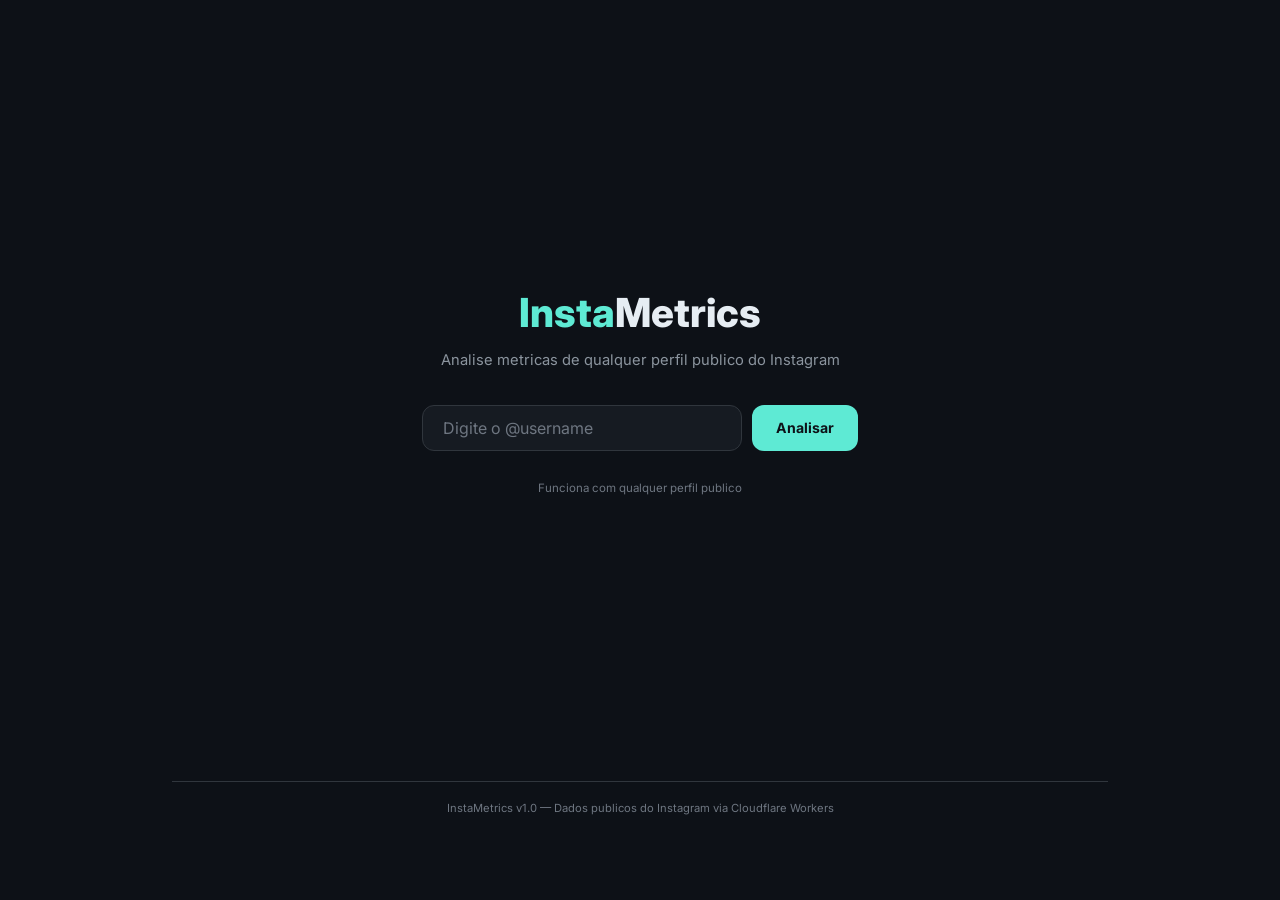
==== commit 25374c2b: "refactor: complete redesign with CLT two-state pattern + 2 tabs only Major changes: - Hero state: cl" ====
--- a/docs/index.html
+++ b/docs/index.html
@@ -4,7 +4,7 @@
     <meta charset="UTF-8">
     <meta name="viewport" content="width=device-width, initial-scale=1.0">
     <title>InstaMetrics — Instagram Public Analytics</title>
-    <meta name="description" content="Dashboard de analytics publico para perfis do Instagram. Metricas de engajamento, analise temporal e inteligencia de conteudo.">
+    <meta name="description" content="Analise metricas reais de qualquer perfil publico do Instagram.">
     <link rel="icon" href="data:image/svg+xml,<svg xmlns='http://www.w3.org/2000/svg' viewBox='0 0 100 100'><rect rx='12' width='100' height='100' fill='%230d1117'/><text x='50' y='68' text-anchor='middle' font-size='52'>📊</text></svg>">
     <link rel="preconnect" href="https://fonts.googleapis.com">
     <link rel="preconnect" href="https://fonts.gstatic.com" crossorigin>
@@ -12,68 +12,56 @@
     <script src="https://cdn.plot.ly/plotly-2.32.0.min.js"></script>
 </head>
 <body>
+<div class="main" id="app">
 
-    <!-- HEADER -->
+    <!-- HEADER (hidden until .calculated) -->
     <header class="header">
         <div class="header-left">
-            <div class="header-logo"><span>Insta</span>Metrics</div>
+            <span class="header-logo"><span>Insta</span>Metrics</span>
             <span class="header-badge">Analytics</span>
         </div>
         <div class="header-right">
-            <input type="text" class="header-search" id="search-input" placeholder="@username">
-            <button class="header-btn" id="btn-search">Analisar</button>
+            <input type="text" class="header-search" id="header-search" placeholder="@username">
+            <button class="header-btn" id="header-btn">Analisar</button>
         </div>
     </header>
 
-    <!-- NAV TABS -->
-    <nav class="nav" id="nav-tabs">
-        <button class="nav-btn active" data-tab="overview">Visao Geral</button>
-        <button class="nav-btn" data-tab="posts">Analise de Posts</button>
-        <button class="nav-btn" data-tab="temporal">Analise Temporal</button>
-        <button class="nav-btn" data-tab="content">Inteligencia de Conteudo</button>
-    </nav>
+    <!-- HERO (clean entry page) -->
+    <div class="hero" id="hero">
+        <h1><span>Insta</span>Metrics</h1>
+        <p class="subtitle">Analise metricas de qualquer perfil publico do Instagram</p>
+        <div class="hero-form">
+            <input type="text" class="hero-input" id="hero-input" placeholder="Digite o @username">
+            <button class="hero-btn" id="hero-btn">Analisar</button>
+        </div>
+        <p class="hero-hint">Funciona com qualquer perfil publico</p>
+    </div>
 
-    <!-- STATUS BAR -->
-    <div class="status-bar" id="status-bar">Pesquise um perfil publico do Instagram para comecar</div>
+    <!-- LOADING -->
+    <div class="loading" id="loading">
+        <div class="spinner"></div>
+        <span>Buscando dados de <strong id="loading-user"></strong>...</span>
+    </div>
 
-    <!-- MAIN CONTENT -->
-    <main id="main-content">
-
-        <!-- WELCOME -->
-        <div id="welcome" class="welcome">
-            <h2><span>Insta</span>Metrics</h2>
-            <p>Analise metricas de qualquer perfil publico do Instagram</p>
-            <div class="welcome-instructions">
-                <h3>Como usar:</h3>
-                <ol>
-                    <li>Digite um <strong>@username</strong> no campo de pesquisa</li>
-                    <li>Clique em <strong>Analisar</strong></li>
-                    <li>Navegue pelas abas de analise</li>
-                </ol>
-                <p class="hint">Funciona com qualquer perfil publico do Instagram</p>
-            </div>
+    <!-- DASHBOARD (grid: sidebar + content) -->
+    <div class="dashboard" id="dashboard">
+        <aside class="profile-sidebar" id="profile-sidebar"></aside>
+        <div class="content-area">
+            <div class="status-bar" id="status-bar"></div>
+            <nav class="nav" id="nav-tabs">
+                <button class="nav-btn active" data-tab="overview">Visao Geral</button>
+                <button class="nav-btn" data-tab="posts">Publicacoes</button>
+            </nav>
+            <section id="sec-overview" class="section active"></section>
+            <section id="sec-posts" class="section"></section>
         </div>
-
-        <!-- LOADING -->
-        <div id="loading" class="loading" style="display:none">
-            <div class="spinner"></div>
-            <span>Buscando dados de <strong id="loading-user"></strong>...</span>
-        </div>
-
-        <!-- SECTIONS -->
-        <section id="sec-overview" class="section active"></section>
-        <section id="sec-posts" class="section"></section>
-        <section id="sec-temporal" class="section"></section>
-        <section id="sec-content" class="section"></section>
-
-    </main>
+    </div>
 
     <!-- FOOTER -->
-    <footer class="footer">
-        InstaMetrics v1.0 — Dados publicos do Instagram via Cloudflare Workers
-    </footer>
+    <footer class="footer">InstaMetrics v1.0 — Dados publicos do Instagram via Cloudflare Workers</footer>
 
-    <script src="js/charts.js"></script>
-    <script src="js/app.js"></script>
+</div>
+<script src="js/charts.js"></script>
+<script src="js/app.js"></script>
 </body>
 </html>
--- a/docs/css/style.css
+++ b/docs/css/style.css
@@ -1,368 +1,169 @@
-/* ═══════════════════════════════════════
-   DESIGN TOKENS
-   ═══════════════════════════════════════ */
-
 @import url('https://fonts.googleapis.com/css2?family=Inter:wght@300;400;500;600;700;800&family=JetBrains+Mono:wght@400;500;600;700&display=swap');
 
 :root {
-    --bg-page: #0d1117;
-    --bg-card: #161b22;
-    --bg-card-hover: #1c2129;
-    --bg-input: #0d1117;
-    --border: #30363d;
-    --text-primary: #e6edf3;
-    --text-secondary: #8b949e;
-    --text-muted: #6e7681;
-    --accent-green: #3fb950;
-    --accent-red: #f85149;
-    --accent-blue: #58a6ff;
-    --accent-yellow: #d29922;
-    --accent-purple: #bc8cff;
-    --accent-teal: #5eead4;
-    --font-sans: 'Inter', -apple-system, sans-serif;
-    --font-mono: 'JetBrains Mono', monospace;
-    --radius: 12px;
-    --radius-sm: 8px;
-    --shadow: 0 2px 8px rgba(0,0,0,.3);
+    --bg-page:#0d1117;--bg-card:#161b22;--bg-card-hover:#1c2129;--bg-input:#0d1117;
+    --border:#30363d;--text-primary:#e6edf3;--text-secondary:#8b949e;--text-muted:#6e7681;
+    --accent:#5eead4;--accent-dk:#2dd4bf;--accent-bg:rgba(94,234,212,.08);--accent-bd:rgba(94,234,212,.18);
+    --accent-green:#3fb950;--accent-red:#f85149;--accent-blue:#58a6ff;--accent-yellow:#d29922;--accent-purple:#bc8cff;
+    --font-sans:'Inter',-apple-system,sans-serif;--font-mono:'JetBrains Mono',monospace;
+    --radius:12px;--radius-sm:8px;--shadow:0 2px 8px rgba(0,0,0,.3);
 }
 
-/* ═══════════════════════════════════════
-   BASE
-   ═══════════════════════════════════════ */
+*,*::before,*::after{box-sizing:border-box;margin:0;padding:0}
+body{font-family:var(--font-sans);background:var(--bg-page);color:var(--text-primary);line-height:1.6;min-height:100vh}
 
-*, *::before, *::after { box-sizing: border-box; margin: 0; padding: 0; }
+/* ═══ CONTAINER ═══ */
+.main{max-width:1000px;margin:0 auto;padding:0 32px}
 
-body {
-    font-family: var(--font-sans); background: var(--bg-page);
-    color: var(--text-primary); line-height: 1.6; min-height: 100vh;
+/* ═══ HEADER ═══ */
+.header{border-bottom:1px solid var(--border);padding:14px 0;display:flex;align-items:center;justify-content:space-between;gap:12px;opacity:0;pointer-events:none;height:0;overflow:hidden;transition:all .5s ease}
+.calculated .header{opacity:1;pointer-events:all;height:auto;padding:14px 0;margin-bottom:0}
+.header-logo{font-family:var(--font-mono);font-size:1rem;font-weight:700}
+.header-logo span{color:var(--accent)}
+.header-badge{font-size:.6rem;font-weight:700;text-transform:uppercase;letter-spacing:.06em;background:var(--accent);color:var(--bg-page);padding:2px 7px;border-radius:4px;margin-left:8px}
+.header-right{display:flex;align-items:center;gap:8px}
+.header-search{background:var(--bg-input);border:1px solid var(--border);color:var(--text-primary);font-family:var(--font-sans);font-size:.8rem;padding:6px 12px;border-radius:6px;width:180px;outline:none;transition:border-color .15s}
+.header-search:focus{border-color:var(--accent);box-shadow:0 0 0 2px rgba(94,234,212,.15)}
+.header-search::placeholder{color:var(--text-muted)}
+.header-btn{background:var(--accent);border:none;color:var(--bg-page);font-family:var(--font-sans);font-size:.75rem;font-weight:700;padding:6px 14px;border-radius:6px;cursor:pointer;transition:all .2s}
+.header-btn:hover{filter:brightness(1.1);transform:translateY(-1px);box-shadow:0 4px 12px rgba(94,234,212,.25)}
+
+/* ═══ HERO STATE ═══ */
+.hero{display:flex;flex-direction:column;align-items:center;justify-content:center;min-height:80vh;text-align:center;transition:all .5s ease}
+.hero h1{font-size:2.5rem;font-weight:800;margin-bottom:4px}
+.hero h1 span{color:var(--accent)}
+.hero .subtitle{color:var(--text-secondary);font-size:.92rem;margin-bottom:32px}
+.hero-form{display:flex;gap:10px;margin-bottom:24px}
+.hero-input{background:var(--bg-card);border:1px solid var(--border);color:var(--text-primary);font-family:var(--font-sans);font-size:1rem;padding:12px 20px;border-radius:var(--radius);width:320px;outline:none;transition:border-color .15s}
+.hero-input:focus{border-color:var(--accent);box-shadow:0 0 0 3px rgba(94,234,212,.12)}
+.hero-input::placeholder{color:var(--text-muted)}
+.hero-btn{background:var(--accent);border:none;color:var(--bg-page);font-family:var(--font-sans);font-size:.88rem;font-weight:700;padding:12px 24px;border-radius:var(--radius);cursor:pointer;transition:all .2s}
+.hero-btn:hover{filter:brightness(1.1);transform:translateY(-1px);box-shadow:0 4px 16px rgba(94,234,212,.3)}
+.hero-hint{color:var(--text-muted);font-size:.72rem;margin-top:4px}
+.calculated .hero{display:none}
+
+/* ═══ LOADING ═══ */
+.loading{display:none;flex-direction:column;align-items:center;justify-content:center;min-height:50vh;gap:14px;color:var(--text-secondary)}
+.loading.active{display:flex}
+.spinner{width:32px;height:32px;border:3px solid var(--border);border-top-color:var(--accent);border-radius:50%;animation:spin .8s linear infinite}
+@keyframes spin{to{transform:rotate(360deg)}}
+@keyframes fadeSlideUp{from{opacity:0;transform:translateY(20px)}to{opacity:1;transform:translateY(0)}}
+
+/* ═══ ERROR ═══ */
+.error-state{display:flex;flex-direction:column;align-items:center;justify-content:center;min-height:40vh;text-align:center;gap:10px;padding:40px 24px}
+.error-state-icon{font-size:2rem}
+.error-state-title{font-size:.95rem;font-weight:600;color:var(--text-primary)}
+.error-state-msg{font-size:.8rem;color:var(--text-secondary);max-width:360px}
+
+/* ═══ DASHBOARD LAYOUT ═══ */
+.dashboard{display:none}
+.calculated .dashboard{display:grid;grid-template-columns:300px 1fr;gap:24px;align-items:start;animation:fadeSlideUp .5s ease forwards}
+
+/* ═══ PROFILE SIDEBAR ═══ */
+.profile-sidebar{position:sticky;top:20px;background:var(--bg-card);border:1px solid var(--border);border-left:3px solid var(--accent);border-radius:var(--radius);padding:20px;opacity:.9;transition:opacity .3s ease}
+.profile-sidebar:hover{opacity:1}
+.profile-avatar{width:64px;height:64px;border-radius:50%;border:2px solid var(--accent);display:flex;align-items:center;justify-content:center;font-size:24px;font-weight:700;color:var(--bg-page);overflow:hidden;background:var(--accent-dk);margin:0 auto 12px}
+.profile-avatar img{width:100%;height:100%;object-fit:cover}
+.profile-name{font-size:1rem;font-weight:700;text-align:center}
+.profile-username{font-size:.78rem;color:var(--accent);text-align:center;margin-top:2px}
+.profile-verified{display:inline-block;background:var(--accent-blue);color:#fff;font-size:.55rem;padding:1px 6px;border-radius:8px;margin-left:4px;vertical-align:middle;font-weight:700}
+.profile-tier{display:block;text-align:center;font-size:.6rem;font-weight:700;padding:2px 10px;border-radius:12px;text-transform:uppercase;letter-spacing:.04em;margin:8px auto 0;width:fit-content}
+.profile-bio{font-size:.75rem;color:var(--text-secondary);line-height:1.5;margin-top:12px;text-align:center}
+.profile-stats{display:flex;justify-content:center;gap:20px;margin-top:14px;padding-top:14px;border-top:1px solid var(--border)}
+.profile-stat{text-align:center}
+.profile-stat-val{font-family:var(--font-mono);font-size:.95rem;font-weight:700}
+.profile-stat-lbl{font-size:.55rem;color:var(--text-muted);text-transform:uppercase;letter-spacing:.06em;font-weight:600}
+
+/* ═══ CONTENT AREA ═══ */
+.content-area{min-width:0}
+
+/* ═══ NAV TABS ═══ */
+.nav{display:flex;gap:2px;padding:0 0 12px;border-bottom:1px solid var(--border);margin-bottom:16px}
+.nav-btn{background:none;border:none;color:var(--text-muted);font-family:var(--font-sans);font-size:.75rem;font-weight:500;padding:7px 12px;border-radius:var(--radius-sm);cursor:pointer;transition:all .15s}
+.nav-btn:hover{color:var(--text-primary);background:var(--bg-card)}
+.nav-btn.active{color:var(--accent);background:var(--accent-bg);font-weight:600}
+
+/* ═══ STATUS ═══ */
+.status-bar{font-size:.7rem;color:var(--accent-green);margin-bottom:16px;padding:8px 14px;background:rgba(63,185,80,.06);border:1px solid rgba(63,185,80,.15);border-radius:var(--radius-sm)}
+
+/* ═══ SECTIONS ═══ */
+.section{display:none}
+.section.active{display:block}
+.section-title{font-size:.95rem;font-weight:700;margin-bottom:14px;display:flex;align-items:center;gap:8px}
+.section-title::before{content:'';width:3px;height:16px;background:var(--accent);border-radius:2px}
+
+/* ═══ KPI ═══ */
+.kpi-grid{display:grid;grid-template-columns:repeat(4,1fr);gap:12px;margin-bottom:16px}
+.kpi-card{background:var(--bg-card);border:1px solid var(--border);border-left:3px solid var(--accent);border-radius:var(--radius);padding:14px 16px;transition:all .2s}
+.kpi-card:hover{background:var(--bg-card-hover);transform:translateY(-1px);box-shadow:var(--shadow)}
+.kpi-label{font-size:.6rem;font-weight:700;text-transform:uppercase;letter-spacing:.06em;color:var(--text-muted);margin-bottom:4px}
+.kpi-value{font-family:var(--font-mono);font-size:1.3rem;font-weight:700;line-height:1.2}
+
+/* ═══ INSIGHTS ═══ */
+.insight-grid{display:grid;grid-template-columns:repeat(4,1fr);gap:12px;margin-bottom:16px}
+.insight-card{background:var(--bg-card);border:1px solid var(--border);border-radius:var(--radius-sm);padding:12px 14px;text-align:center;transition:all .15s}
+.insight-card:hover{border-color:var(--accent-bd)}
+.insight-value{font-family:var(--font-mono);font-size:1rem;font-weight:700;color:var(--accent)}
+.insight-label{font-size:.55rem;font-weight:700;color:var(--text-secondary);margin-top:3px;text-transform:uppercase;letter-spacing:.06em}
+
+/* ═══ BEST TIME ═══ */
+.best-time-card{background:var(--bg-card);border:1px solid var(--border);border-left:3px solid var(--accent);border-radius:var(--radius);padding:16px 20px;margin-bottom:16px;display:flex;gap:24px;flex-wrap:wrap}
+.best-time-item{flex:1;min-width:120px}
+.best-time-label{font-size:.55rem;font-weight:700;text-transform:uppercase;letter-spacing:.06em;color:var(--text-muted);margin-bottom:2px}
+.best-time-value{font-family:var(--font-mono);font-size:1.15rem;font-weight:800;color:var(--accent)}
+.best-time-sub{font-size:.65rem;color:var(--text-secondary);margin-top:2px}
+
+/* ═══ CARDS & CHARTS ═══ */
+.card{background:var(--bg-card);border:1px solid var(--border);border-radius:var(--radius);padding:16px;margin-bottom:16px}
+.card-title{font-size:.78rem;font-weight:600;margin-bottom:10px;display:flex;align-items:center;gap:6px}
+.grid-2{display:grid;grid-template-columns:1fr 1fr;gap:16px;margin-bottom:16px}
+.chart-container{position:relative;height:340px}
+.chart-container-sm{position:relative;height:240px}
+
+/* ═══ POST CARDS ═══ */
+.posts-grid{display:grid;grid-template-columns:repeat(2,1fr);gap:16px;margin-bottom:16px}
+.posts-note{font-size:.68rem;color:var(--text-muted);margin-bottom:12px}
+.post-card{background:var(--bg-card);border:1px solid var(--border);border-radius:var(--radius);overflow:hidden;transition:all .25s ease}
+.post-card:hover{border-color:var(--accent-bd);transform:translateY(-2px);box-shadow:0 8px 24px rgba(0,0,0,.3)}
+.post-card-img{width:100%;aspect-ratio:1;object-fit:cover;display:block;background:var(--bg-input)}
+.post-card-body{padding:12px 14px}
+.post-card-header{display:flex;justify-content:space-between;align-items:center;margin-bottom:6px}
+.post-card-date{font-size:.65rem;color:var(--text-muted)}
+.post-card-type{font-size:.55rem;font-weight:700;text-transform:uppercase;letter-spacing:.04em;padding:2px 6px;border-radius:4px}
+.post-card-type.image{background:rgba(94,234,212,.12);color:var(--accent)}
+.post-card-type.video{background:rgba(88,166,255,.12);color:var(--accent-blue)}
+.post-card-type.carousel{background:rgba(188,140,255,.12);color:var(--accent-purple)}
+.post-card-caption{font-size:.72rem;color:var(--text-secondary);line-height:1.5;margin-bottom:8px;display:-webkit-box;-webkit-line-clamp:3;-webkit-box-orient:vertical;overflow:hidden}
+.post-card-metrics{display:flex;gap:14px;padding-top:8px;border-top:1px solid var(--border)}
+.post-card-metric-value{font-family:var(--font-mono);font-weight:700;font-size:.78rem;color:var(--text-primary)}
+.post-card-metric-label{font-size:.5rem;text-transform:uppercase;letter-spacing:.04em;color:var(--text-muted);font-weight:600}
+.post-card-footer{margin-top:8px}
+.post-link{color:var(--accent);text-decoration:none;font-size:.65rem;transition:color .15s}
+.post-link:hover{text-decoration:underline;color:#99f6e4}
+
+/* ═══ FOOTER ═══ */
+.footer{border-top:1px solid var(--border);padding:18px 0;text-align:center;font-size:.7rem;color:var(--text-muted);margin-top:32px}
+
+/* ═══ SCROLLBAR ═══ */
+::-webkit-scrollbar{width:6px}
+::-webkit-scrollbar-track{background:var(--bg-page)}
+::-webkit-scrollbar-thumb{background:var(--border);border-radius:3px}
+::-webkit-scrollbar-thumb:hover{background:var(--accent)}
+
+/* ═══ RESPONSIVE ═══ */
+@media(max-width:1024px){.kpi-grid,.insight-grid{grid-template-columns:repeat(2,1fr)}.grid-2{grid-template-columns:1fr}}
+@media(max-width:768px){
+    .main{padding:0 16px}
+    .calculated .dashboard{grid-template-columns:1fr}
+    .profile-sidebar{position:relative;top:0;opacity:1}
+    .hero-input{width:240px}
+    .hero h1{font-size:1.8rem}
+    .posts-grid{grid-template-columns:1fr}
+    .best-time-card{flex-direction:column;gap:12px}
 }
-
-/* ═══════════════════════════════════════
-   HEADER
-   ═══════════════════════════════════════ */
-
-.header {
-    border-bottom: 1px solid var(--border); padding: 14px 24px;
-    display: flex; align-items: center; justify-content: space-between;
-    flex-wrap: wrap; gap: 12px;
+@media(max-width:480px){
+    .hero-form{flex-direction:column;align-items:center}
+    .hero-input{width:100%;max-width:300px}
+    .kpi-grid{grid-template-columns:1fr}
+    .insight-grid{grid-template-columns:1fr 1fr}
 }
-
-.header-left { display: flex; align-items: center; gap: 12px; }
-
-.header-logo { font-family: var(--font-mono); font-size: 1.1rem; font-weight: 700; }
-.header-logo span { color: var(--accent-teal); }
-
-.header-badge {
-    font-size: .65rem; font-weight: 700; text-transform: uppercase;
-    letter-spacing: .06em; background: var(--accent-teal); color: var(--bg-page);
-    padding: 2px 8px; border-radius: 4px;
-}
-
-.header-right { display: flex; align-items: center; gap: 10px; }
-
-.header-search {
-    background: var(--bg-input); border: 1px solid var(--border);
-    color: var(--text-primary); font-family: var(--font-sans);
-    font-size: .82rem; padding: 7px 14px; border-radius: 6px;
-    width: 220px; transition: border-color .15s; outline: none;
-}
-.header-search:focus { border-color: var(--accent-teal); box-shadow: 0 0 0 2px rgba(94,234,212,.15); }
-.header-search::placeholder { color: var(--text-muted); }
-
-.header-btn {
-    background: var(--accent-teal); border: none; color: var(--bg-page);
-    font-family: var(--font-sans); font-size: .78rem; font-weight: 700;
-    padding: 7px 16px; border-radius: 6px; cursor: pointer; transition: all .2s;
-    white-space: nowrap;
-}
-.header-btn:hover { filter: brightness(1.1); transform: translateY(-1px); box-shadow: 0 4px 12px rgba(94,234,212,.25); }
-.header-btn:active { transform: translateY(0); }
-
-/* ═══════════════════════════════════════
-   NAVIGATION (TABS)
-   ═══════════════════════════════════════ */
-
-.nav {
-    display: flex; gap: 2px; padding: 6px 24px;
-    border-bottom: 1px solid var(--border); overflow-x: auto;
-}
-
-.nav-btn {
-    background: none; border: none; color: var(--text-muted);
-    font-family: var(--font-sans); font-size: .78rem; font-weight: 500;
-    padding: 8px 14px; border-radius: var(--radius-sm);
-    cursor: pointer; white-space: nowrap; transition: all .15s;
-}
-
-.nav-btn:hover { color: var(--text-primary); background: var(--bg-card); }
-.nav-btn.active { color: var(--accent-teal); background: rgba(94,234,212,.08); font-weight: 600; }
-
-/* ═══════════════════════════════════════
-   STATUS BAR
-   ═══════════════════════════════════════ */
-
-.status-bar {
-    background: var(--bg-card); border-bottom: 1px solid var(--border);
-    padding: 10px 24px; font-size: .78rem; color: var(--text-secondary);
-    display: flex; align-items: center; gap: 12px;
-    position: sticky; top: 0; z-index: 10;
-}
-.status-bar.success { color: var(--accent-green); }
-.status-bar.error { color: var(--accent-red); }
-
-/* ═══════════════════════════════════════
-   LOADING / WELCOME / ERROR
-   ═══════════════════════════════════════ */
-
-.loading {
-    display: flex; flex-direction: column; align-items: center;
-    justify-content: center; min-height: 60vh; gap: 16px; color: var(--text-secondary);
-}
-
-.spinner {
-    width: 36px; height: 36px; border: 3px solid var(--border);
-    border-top-color: var(--accent-teal); border-radius: 50%;
-    animation: spin .8s linear infinite;
-}
-
-@keyframes spin { to { transform: rotate(360deg); } }
-
-.welcome {
-    display: flex; flex-direction: column; align-items: center;
-    justify-content: center; min-height: 60vh; text-align: center; gap: 8px;
-    padding: 40px 24px;
-}
-.welcome h2 { font-size: 2rem; font-weight: 800; }
-.welcome h2 span { color: var(--accent-teal); }
-.welcome p { color: var(--text-secondary); font-size: .92rem; }
-.welcome-instructions {
-    background: var(--bg-card); border: 1px solid var(--border);
-    border-radius: var(--radius); padding: 24px 28px; text-align: left;
-    margin-top: 24px; max-width: 460px;
-}
-.welcome-instructions h3 { font-size: .88rem; margin-bottom: 12px; }
-.welcome-instructions ol { color: var(--text-secondary); font-size: .82rem; line-height: 2.2; padding-left: 20px; }
-.welcome-instructions strong { color: var(--accent-teal); }
-.welcome-instructions .hint { color: var(--text-muted); font-size: .72rem; margin-top: 12px; padding-top: 10px; border-top: 1px solid var(--border); }
-
-.error-state {
-    display: flex; flex-direction: column; align-items: center;
-    justify-content: center; min-height: 50vh; text-align: center;
-    color: var(--text-muted); gap: 12px; padding: 40px 24px;
-}
-.error-state-icon { font-size: 2.5rem; }
-.error-state-title { font-size: 1rem; font-weight: 600; color: var(--text-primary); }
-.error-state-msg { font-size: .82rem; color: var(--text-secondary); max-width: 380px; line-height: 1.6; }
-
-/* ═══════════════════════════════════════
-   SECTIONS
-   ═══════════════════════════════════════ */
-
-.section { padding: 20px 24px; display: none; }
-.section.active { display: block; }
-
-.section-title {
-    font-size: 1.05rem; font-weight: 700; margin-bottom: 18px;
-    display: flex; align-items: center; gap: 10px;
-}
-.section-title::before {
-    content: ''; width: 4px; height: 18px;
-    background: var(--accent-teal); border-radius: 2px;
-}
-
-/* ═══════════════════════════════════════
-   PROFILE CARD
-   ═══════════════════════════════════════ */
-
-.profile-card {
-    background: var(--bg-card); border: 1px solid var(--border);
-    border-left: 3px solid var(--accent-teal); border-radius: var(--radius);
-    padding: 20px 24px; margin-bottom: 16px;
-}
-.profile-header { display: flex; align-items: center; gap: 20px; }
-.profile-avatar {
-    width: 72px; height: 72px; border-radius: 50%;
-    border: 3px solid var(--accent-teal); display: flex;
-    align-items: center; justify-content: center; font-size: 28px;
-    font-weight: 700; color: var(--bg-page); flex-shrink: 0;
-    overflow: hidden; background: #2dd4bf;
-}
-.profile-avatar img { width: 100%; height: 100%; object-fit: cover; }
-.profile-info .name { font-size: 1.15rem; font-weight: 700; }
-.profile-info .username { font-size: .82rem; color: var(--accent-teal); margin-top: 2px; }
-.verified-badge {
-    display: inline-block; background: var(--accent-blue); color: #fff;
-    font-size: .6rem; padding: 2px 8px; border-radius: 10px;
-    margin-left: 8px; vertical-align: middle; font-weight: 700;
-}
-.tier-badge {
-    display: inline-block; font-size: .65rem; font-weight: 700;
-    padding: 2px 10px; border-radius: 14px; text-transform: uppercase;
-    letter-spacing: .04em; margin-top: 6px;
-}
-.profile-bio { font-size: .82rem; color: var(--text-secondary); line-height: 1.5; margin-top: 12px; }
-.stat-row { display: flex; gap: 32px; margin-top: 14px; }
-.stat-item { text-align: center; }
-.stat-value { font-family: var(--font-mono); font-size: 1.15rem; font-weight: 700; }
-.stat-label { font-size: .62rem; color: var(--text-secondary); text-transform: uppercase; letter-spacing: .06em; margin-top: 2px; font-weight: 600; }
-
-/* ═══════════════════════════════════════
-   KPI CARDS
-   ═══════════════════════════════════════ */
-
-.kpi-grid { display: grid; grid-template-columns: repeat(4, 1fr); gap: 16px; margin-bottom: 16px; }
-
-.kpi-card {
-    background: var(--bg-card); border: 1px solid var(--border);
-    border-left: 3px solid var(--accent-teal); border-radius: var(--radius);
-    padding: 18px 20px; transition: all .2s;
-}
-.kpi-card:hover { background: var(--bg-card-hover); transform: translateY(-1px); box-shadow: var(--shadow); }
-
-.kpi-label {
-    font-size: .68rem; font-weight: 700; text-transform: uppercase;
-    letter-spacing: .06em; color: var(--text-muted); margin-bottom: 6px;
-    display: flex; align-items: center; gap: 6px;
-}
-.kpi-value { font-family: var(--font-mono); font-size: 1.5rem; font-weight: 700; line-height: 1.2; }
-.kpi-detail { font-size: .72rem; color: var(--text-secondary); margin-top: 4px; }
-
-/* ═══════════════════════════════════════
-   INSIGHT CARDS
-   ═══════════════════════════════════════ */
-
-.insight-grid { display: grid; grid-template-columns: repeat(4, 1fr); gap: 16px; margin-bottom: 16px; }
-
-.insight-card {
-    background: var(--bg-card); border: 1px solid var(--border);
-    border-radius: var(--radius-sm); padding: 14px 18px; text-align: center;
-    transition: all .15s;
-}
-.insight-card:hover { border-color: rgba(94,234,212,.25); }
-
-.insight-value { font-family: var(--font-mono); font-size: 1.1rem; font-weight: 700; color: var(--accent-teal); }
-.insight-label { font-size: .6rem; font-weight: 700; color: var(--text-secondary); margin-top: 4px; text-transform: uppercase; letter-spacing: .06em; }
-.insight-sub { font-size: .72rem; color: var(--text-muted); margin-top: 4px; }
-
-/* ═══════════════════════════════════════
-   CARDS & GRIDS
-   ═══════════════════════════════════════ */
-
-.card {
-    background: var(--bg-card); border: 1px solid var(--border);
-    border-radius: var(--radius); padding: 20px; margin-bottom: 16px;
-}
-.card-title {
-    font-size: .88rem; font-weight: 600; margin-bottom: 14px;
-    display: flex; align-items: center; gap: 6px;
-}
-
-.grid-2 { display: grid; grid-template-columns: 1fr 1fr; gap: 16px; margin-bottom: 16px; }
-
-.chart-container { position: relative; height: 380px; }
-.chart-container-sm { position: relative; height: 280px; }
-
-/* ═══════════════════════════════════════
-   BEST TIME CARD
-   ═══════════════════════════════════════ */
-
-.best-time-card {
-    background: var(--bg-card); border: 1px solid var(--border);
-    border-left: 3px solid var(--accent-teal); border-radius: var(--radius);
-    padding: 20px 24px; margin-bottom: 16px;
-    display: flex; align-items: center; gap: 32px; flex-wrap: wrap;
-}
-.best-time-item { flex: 1; min-width: 140px; }
-.best-time-label {
-    font-size: .6rem; font-weight: 700; text-transform: uppercase;
-    letter-spacing: .06em; color: var(--text-muted); margin-bottom: 4px;
-}
-.best-time-value { font-family: var(--font-mono); font-size: 1.3rem; font-weight: 800; color: var(--accent-teal); }
-.best-time-sub { font-size: .72rem; color: var(--text-secondary); margin-top: 2px; }
-
-/* ═══════════════════════════════════════
-   TABLES (SORTABLE)
-   ═══════════════════════════════════════ */
-
-.table-wrap { overflow-x: auto; }
-
-table { width: 100%; border-collapse: collapse; font-size: .82rem; }
-
-thead th {
-    text-align: left; font-size: .65rem; font-weight: 700;
-    text-transform: uppercase; letter-spacing: .05em;
-    color: var(--text-secondary); padding: 8px 10px;
-    border-bottom: 2px solid var(--border); white-space: nowrap;
-}
-
-th.sortable { cursor: pointer; user-select: none; transition: color .15s; }
-th.sortable:hover { color: var(--accent-teal); }
-th.sortable::after { content: ' \21C5'; opacity: .3; font-size: .7rem; }
-th.sort-asc::after { content: ' \25B2'; opacity: 1; color: var(--accent-teal); }
-th.sort-desc::after { content: ' \25BC'; opacity: 1; color: var(--accent-teal); }
-
-tbody td { padding: 8px 10px; border-bottom: 1px solid var(--border); }
-tbody tr:hover { background: var(--bg-card-hover); }
-
-.td-mono { font-family: var(--font-mono); font-size: .8rem; }
-.td-right { text-align: right; }
-.td-caption { max-width: 280px; overflow: hidden; text-overflow: ellipsis; white-space: nowrap; color: var(--text-secondary); }
-
-.post-thumb {
-    width: 44px; height: 44px; border-radius: 6px; overflow: hidden;
-    position: relative; background: var(--bg-input); display: inline-block; vertical-align: middle;
-}
-.post-thumb img { width: 100%; height: 100%; object-fit: cover; display: block; }
-.post-thumb-badge {
-    position: absolute; bottom: 1px; left: 1px; font-size: .42rem;
-    font-weight: 700; text-transform: uppercase; padding: 1px 3px;
-    border-radius: 2px; background: rgba(0,0,0,.75); color: var(--accent-teal);
-}
-
-.post-link { color: var(--accent-teal); text-decoration: none; font-size: .72rem; }
-.post-link:hover { text-decoration: underline; color: #99f6e4; }
-
-/* ═══════════════════════════════════════
-   FOOTER
-   ═══════════════════════════════════════ */
-
-.footer {
-    border-top: 1px solid var(--border); padding: 18px 24px;
-    text-align: center; font-size: .75rem; color: var(--text-muted);
-}
-
-/* ═══════════════════════════════════════
-   SCROLLBAR
-   ═══════════════════════════════════════ */
-
-::-webkit-scrollbar { width: 6px; }
-::-webkit-scrollbar-track { background: var(--bg-page); }
-::-webkit-scrollbar-thumb { background: var(--border); border-radius: 3px; }
-::-webkit-scrollbar-thumb:hover { background: var(--accent-teal); }
-
-/* ═══════════════════════════════════════
-   RESPONSIVE
-   ═══════════════════════════════════════ */
-
-@media (max-width: 1024px) {
-    .kpi-grid, .insight-grid { grid-template-columns: repeat(2, 1fr); }
-    .grid-2 { grid-template-columns: 1fr; }
-}
-
-@media (max-width: 768px) {
-    .header { padding: 12px 16px; }
-    .header-search { width: 150px; }
-    .nav { padding: 6px 16px; }
-    .section { padding: 16px; }
-    .best-time-card { flex-direction: column; align-items: flex-start; gap: 16px; }
-    .stat-row { gap: 16px; }
-    .profile-header { flex-wrap: wrap; }
-}
-
-@media (max-width: 480px) {
-    .header-search { width: 110px; font-size: .75rem; }
-    .header-btn { padding: 7px 10px; font-size: .72rem; }
-    .kpi-grid { grid-template-columns: 1fr; }
-    .insight-grid { grid-template-columns: 1fr 1fr; }
-    .nav-btn { font-size: .7rem; padding: 6px 10px; }
-}
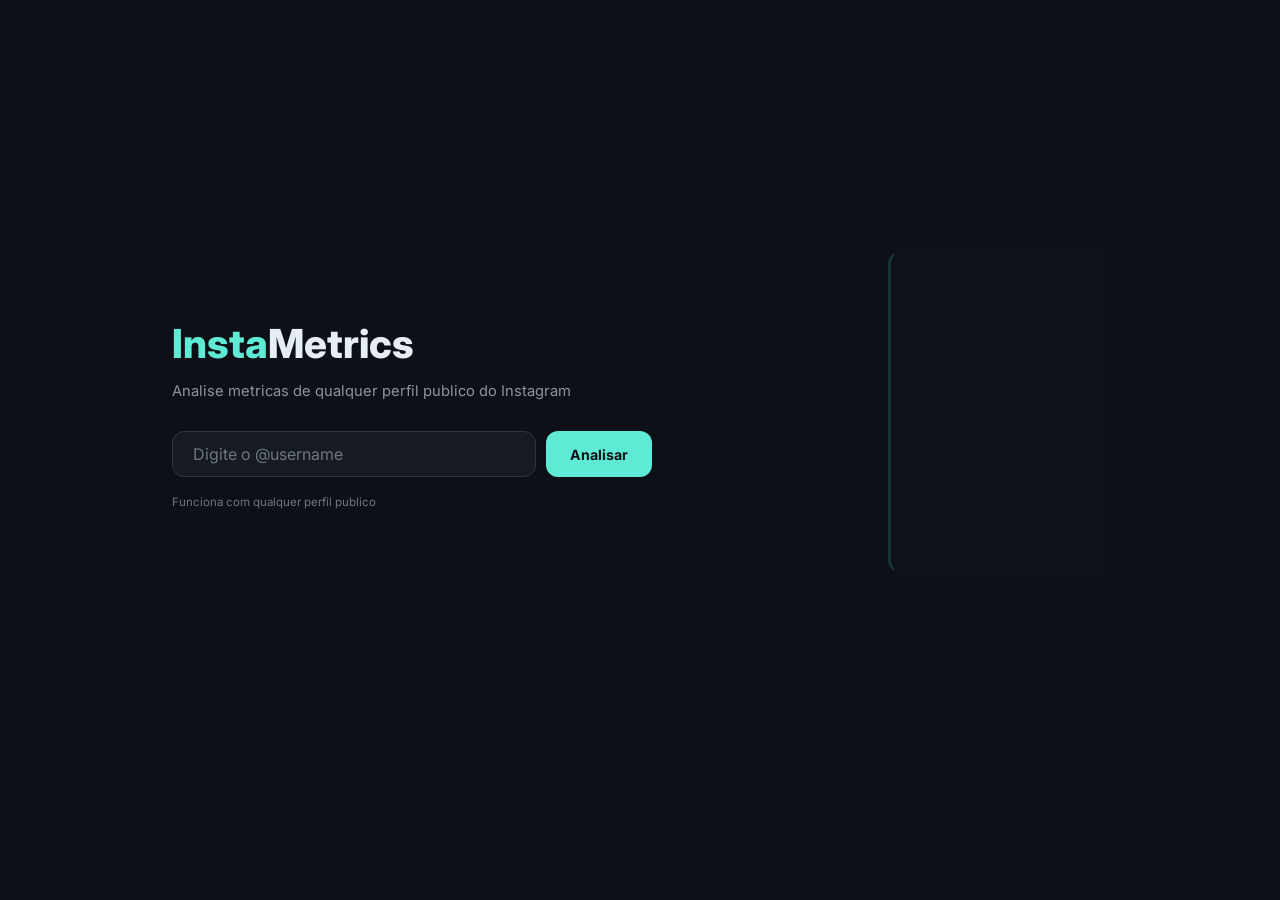
==== commit 47172e86: "fix: restore initial 12 posts + parallax hero + left-align sidebar Worker: restore extraction of 12 " ====
--- a/docs/index.html
+++ b/docs/index.html
@@ -28,13 +28,16 @@
 
     <!-- HERO (clean entry page) -->
     <div class="hero" id="hero">
-        <h1><span>Insta</span>Metrics</h1>
-        <p class="subtitle">Analise metricas de qualquer perfil publico do Instagram</p>
-        <div class="hero-form">
-            <input type="text" class="hero-input" id="hero-input" placeholder="Digite o @username">
-            <button class="hero-btn" id="hero-btn">Analisar</button>
+        <div class="hero-parallax-box" id="hero-box"></div>
+        <div class="hero-content">
+            <h1><span>Insta</span>Metrics</h1>
+            <p class="subtitle">Analise metricas de qualquer perfil publico do Instagram</p>
+            <div class="hero-form">
+                <input type="text" class="hero-input" id="hero-input" placeholder="Digite o @username">
+                <button class="hero-btn" id="hero-btn">Analisar</button>
+            </div>
+            <p class="hero-hint">Funciona com qualquer perfil publico</p>
         </div>
-        <p class="hero-hint">Funciona com qualquer perfil publico</p>
     </div>
 
     <!-- LOADING -->
--- a/docs/css/style.css
+++ b/docs/css/style.css
@@ -29,17 +29,19 @@
 .header-btn:hover{filter:brightness(1.1);transform:translateY(-1px);box-shadow:0 4px 12px rgba(94,234,212,.25)}
 
 /* ═══ HERO STATE ═══ */
-.hero{display:flex;flex-direction:column;align-items:center;justify-content:center;min-height:80vh;text-align:center;transition:all .5s ease}
+.hero{display:flex;flex-direction:column;align-items:flex-start;justify-content:center;min-height:85vh;text-align:left;transition:all .5s ease;position:relative;overflow:hidden}
 .hero h1{font-size:2.5rem;font-weight:800;margin-bottom:4px}
 .hero h1 span{color:var(--accent)}
-.hero .subtitle{color:var(--text-secondary);font-size:.92rem;margin-bottom:32px}
-.hero-form{display:flex;gap:10px;margin-bottom:24px}
-.hero-input{background:var(--bg-card);border:1px solid var(--border);color:var(--text-primary);font-family:var(--font-sans);font-size:1rem;padding:12px 20px;border-radius:var(--radius);width:320px;outline:none;transition:border-color .15s}
+.hero .subtitle{color:var(--text-secondary);font-size:.92rem;margin-bottom:28px}
+.hero-form{display:flex;gap:10px;margin-bottom:16px;width:100%}
+.hero-input{background:var(--bg-card);border:1px solid var(--border);color:var(--text-primary);font-family:var(--font-sans);font-size:1rem;padding:12px 20px;border-radius:var(--radius);flex:1;outline:none;transition:border-color .15s}
 .hero-input:focus{border-color:var(--accent);box-shadow:0 0 0 3px rgba(94,234,212,.12)}
 .hero-input::placeholder{color:var(--text-muted)}
-.hero-btn{background:var(--accent);border:none;color:var(--bg-page);font-family:var(--font-sans);font-size:.88rem;font-weight:700;padding:12px 24px;border-radius:var(--radius);cursor:pointer;transition:all .2s}
+.hero-btn{background:var(--accent);border:none;color:var(--bg-page);font-family:var(--font-sans);font-size:.88rem;font-weight:700;padding:12px 24px;border-radius:var(--radius);cursor:pointer;transition:all .2s;flex-shrink:0}
 .hero-btn:hover{filter:brightness(1.1);transform:translateY(-1px);box-shadow:0 4px 16px rgba(94,234,212,.3)}
-.hero-hint{color:var(--text-muted);font-size:.72rem;margin-top:4px}
+.hero-hint{color:var(--text-muted);font-size:.72rem}
+.hero-parallax-box{position:absolute;right:-40px;top:50%;transform:translateY(-50%);width:260px;height:320px;background:var(--bg-card);border:1px solid var(--border);border-left:3px solid var(--accent);border-radius:var(--radius);opacity:.15;transition:transform .1s ease-out;pointer-events:none;z-index:0}
+.hero-content{position:relative;z-index:1;width:100%;max-width:480px}
 .calculated .hero{display:none}
 
 /* ═══ LOADING ═══ */
@@ -62,15 +64,15 @@
 /* ═══ PROFILE SIDEBAR ═══ */
 .profile-sidebar{position:sticky;top:20px;background:var(--bg-card);border:1px solid var(--border);border-left:3px solid var(--accent);border-radius:var(--radius);padding:20px;opacity:.9;transition:opacity .3s ease}
 .profile-sidebar:hover{opacity:1}
-.profile-avatar{width:64px;height:64px;border-radius:50%;border:2px solid var(--accent);display:flex;align-items:center;justify-content:center;font-size:24px;font-weight:700;color:var(--bg-page);overflow:hidden;background:var(--accent-dk);margin:0 auto 12px}
+.profile-avatar{width:64px;height:64px;border-radius:50%;border:2px solid var(--accent);display:flex;align-items:center;justify-content:center;font-size:24px;font-weight:700;color:var(--bg-page);overflow:hidden;background:var(--accent-dk);margin:0 0 12px}
 .profile-avatar img{width:100%;height:100%;object-fit:cover}
-.profile-name{font-size:1rem;font-weight:700;text-align:center}
-.profile-username{font-size:.78rem;color:var(--accent);text-align:center;margin-top:2px}
+.profile-name{font-size:1rem;font-weight:700;text-align:left}
+.profile-username{font-size:.78rem;color:var(--accent);text-align:left;margin-top:2px}
 .profile-verified{display:inline-block;background:var(--accent-blue);color:#fff;font-size:.55rem;padding:1px 6px;border-radius:8px;margin-left:4px;vertical-align:middle;font-weight:700}
-.profile-tier{display:block;text-align:center;font-size:.6rem;font-weight:700;padding:2px 10px;border-radius:12px;text-transform:uppercase;letter-spacing:.04em;margin:8px auto 0;width:fit-content}
-.profile-bio{font-size:.75rem;color:var(--text-secondary);line-height:1.5;margin-top:12px;text-align:center}
-.profile-stats{display:flex;justify-content:center;gap:20px;margin-top:14px;padding-top:14px;border-top:1px solid var(--border)}
-.profile-stat{text-align:center}
+.profile-tier{display:block;text-align:left;font-size:.6rem;font-weight:700;padding:2px 10px;border-radius:12px;text-transform:uppercase;letter-spacing:.04em;margin:8px 0 0;width:fit-content}
+.profile-bio{font-size:.75rem;color:var(--text-secondary);line-height:1.5;margin-top:12px;text-align:left}
+.profile-stats{display:flex;justify-content:flex-start;gap:20px;margin-top:14px;padding-top:14px;border-top:1px solid var(--border)}
+.profile-stat{text-align:left}
 .profile-stat-val{font-family:var(--font-mono);font-size:.95rem;font-weight:700}
 .profile-stat-lbl{font-size:.55rem;color:var(--text-muted);text-transform:uppercase;letter-spacing:.06em;font-weight:600}
 
@@ -142,7 +144,8 @@
 .post-link:hover{text-decoration:underline;color:#99f6e4}
 
 /* ═══ FOOTER ═══ */
-.footer{border-top:1px solid var(--border);padding:18px 0;text-align:center;font-size:.7rem;color:var(--text-muted);margin-top:32px}
+.footer{border-top:1px solid var(--border);padding:18px 0;text-align:center;font-size:.7rem;color:var(--text-muted);margin-top:32px;display:none}
+.calculated .footer{display:block}
 
 /* ═══ SCROLLBAR ═══ */
 ::-webkit-scrollbar{width:6px}
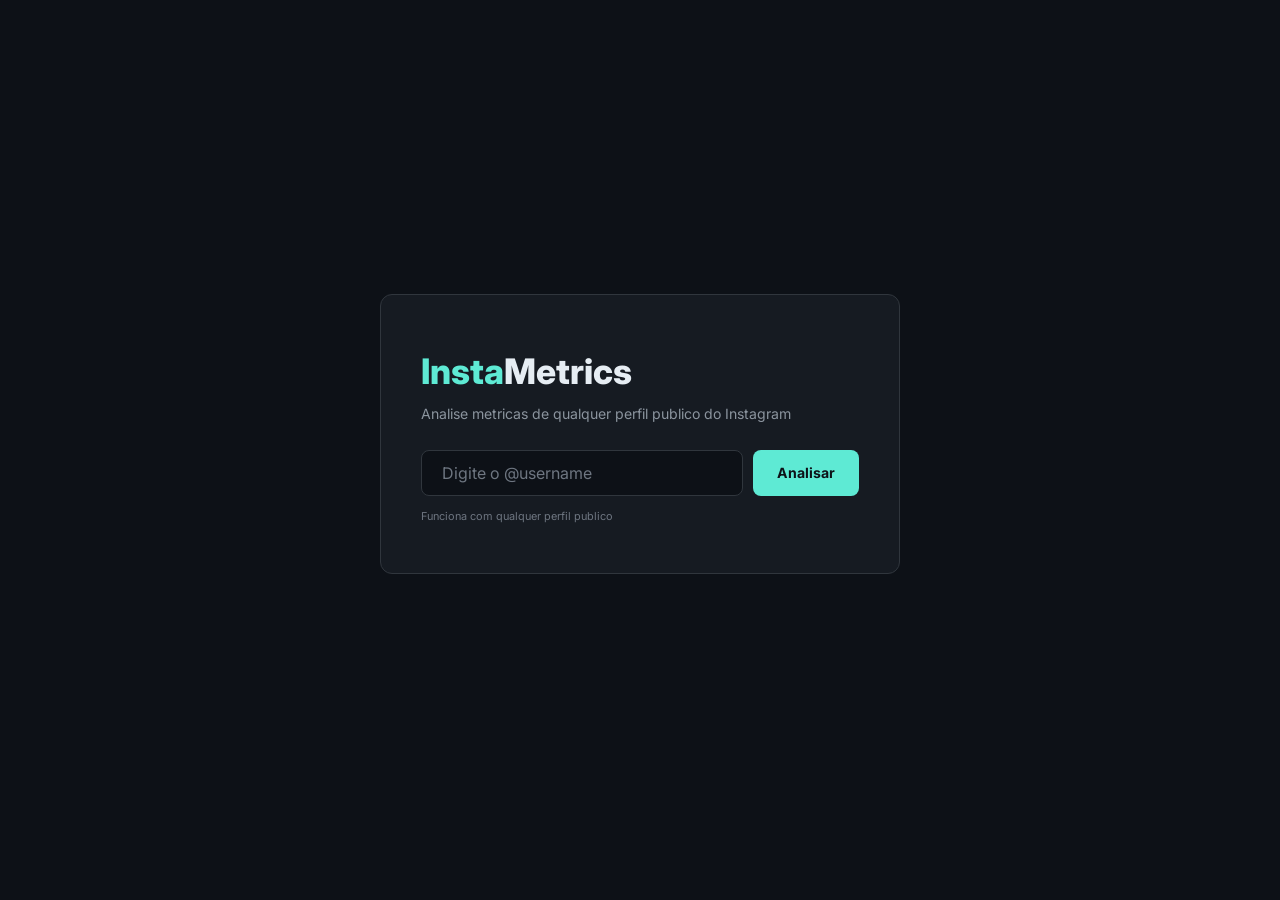
==== commit 4b5629e0: "fix: hero box as centered card with parallax + worker timeout fix Worker: reduced Feed API count to " ====
--- a/docs/index.html
+++ b/docs/index.html
@@ -28,8 +28,7 @@
 
     <!-- HERO (clean entry page) -->
     <div class="hero" id="hero">
-        <div class="hero-parallax-box" id="hero-box"></div>
-        <div class="hero-content">
+        <div class="hero-box" id="hero-box">
             <h1><span>Insta</span>Metrics</h1>
             <p class="subtitle">Analise metricas de qualquer perfil publico do Instagram</p>
             <div class="hero-form">
--- a/docs/css/style.css
+++ b/docs/css/style.css
@@ -29,19 +29,18 @@
 .header-btn:hover{filter:brightness(1.1);transform:translateY(-1px);box-shadow:0 4px 12px rgba(94,234,212,.25)}
 
 /* ═══ HERO STATE ═══ */
-.hero{display:flex;flex-direction:column;align-items:flex-start;justify-content:center;min-height:85vh;text-align:left;transition:all .5s ease;position:relative;overflow:hidden}
-.hero h1{font-size:2.5rem;font-weight:800;margin-bottom:4px}
-.hero h1 span{color:var(--accent)}
-.hero .subtitle{color:var(--text-secondary);font-size:.92rem;margin-bottom:28px}
-.hero-form{display:flex;gap:10px;margin-bottom:16px;width:100%}
-.hero-input{background:var(--bg-card);border:1px solid var(--border);color:var(--text-primary);font-family:var(--font-sans);font-size:1rem;padding:12px 20px;border-radius:var(--radius);flex:1;outline:none;transition:border-color .15s}
+.hero{display:flex;align-items:center;justify-content:center;min-height:90vh;transition:all .5s ease;position:relative}
+.hero-box{background:var(--bg-card);border:1px solid var(--border);border-radius:var(--radius);padding:48px 40px;width:100%;max-width:520px;position:relative;transition:transform .15s ease-out,opacity .5s ease,width .5s ease,max-width .5s ease,padding .5s ease}
+.hero-box h1{font-size:2.2rem;font-weight:800;margin-bottom:4px;text-align:left}
+.hero-box h1 span{color:var(--accent)}
+.hero-box .subtitle{color:var(--text-secondary);font-size:.88rem;margin-bottom:24px;text-align:left}
+.hero-form{display:flex;gap:10px;margin-bottom:12px;width:100%}
+.hero-input{background:var(--bg-input);border:1px solid var(--border);color:var(--text-primary);font-family:var(--font-sans);font-size:1rem;padding:12px 20px;border-radius:var(--radius-sm);flex:1;outline:none;transition:border-color .15s}
 .hero-input:focus{border-color:var(--accent);box-shadow:0 0 0 3px rgba(94,234,212,.12)}
 .hero-input::placeholder{color:var(--text-muted)}
-.hero-btn{background:var(--accent);border:none;color:var(--bg-page);font-family:var(--font-sans);font-size:.88rem;font-weight:700;padding:12px 24px;border-radius:var(--radius);cursor:pointer;transition:all .2s;flex-shrink:0}
+.hero-btn{background:var(--accent);border:none;color:var(--bg-page);font-family:var(--font-sans);font-size:.88rem;font-weight:700;padding:12px 24px;border-radius:var(--radius-sm);cursor:pointer;transition:all .2s;flex-shrink:0}
 .hero-btn:hover{filter:brightness(1.1);transform:translateY(-1px);box-shadow:0 4px 16px rgba(94,234,212,.3)}
-.hero-hint{color:var(--text-muted);font-size:.72rem}
-.hero-parallax-box{position:absolute;right:-40px;top:50%;transform:translateY(-50%);width:260px;height:320px;background:var(--bg-card);border:1px solid var(--border);border-left:3px solid var(--accent);border-radius:var(--radius);opacity:.15;transition:transform .1s ease-out;pointer-events:none;z-index:0}
-.hero-content{position:relative;z-index:1;width:100%;max-width:480px}
+.hero-hint{color:var(--text-muted);font-size:.68rem;text-align:left}
 .calculated .hero{display:none}
 
 /* ═══ LOADING ═══ */
